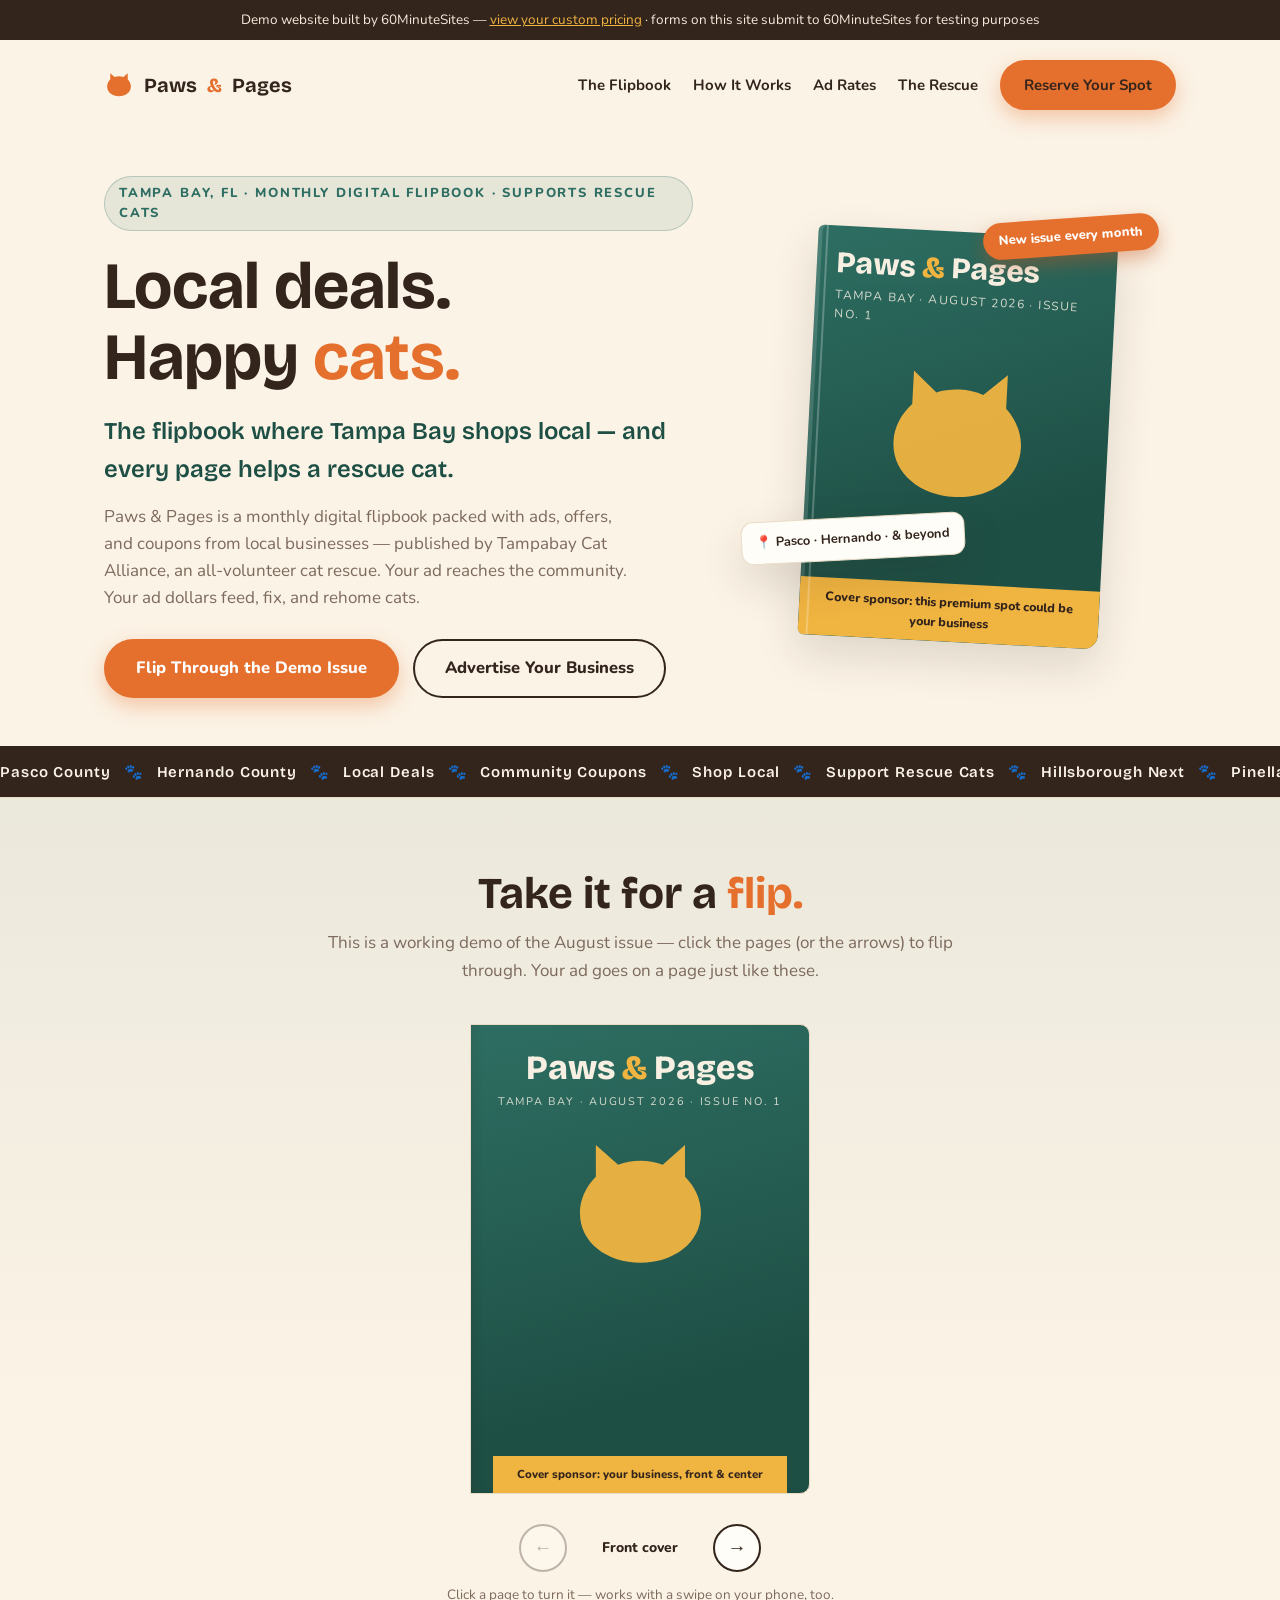
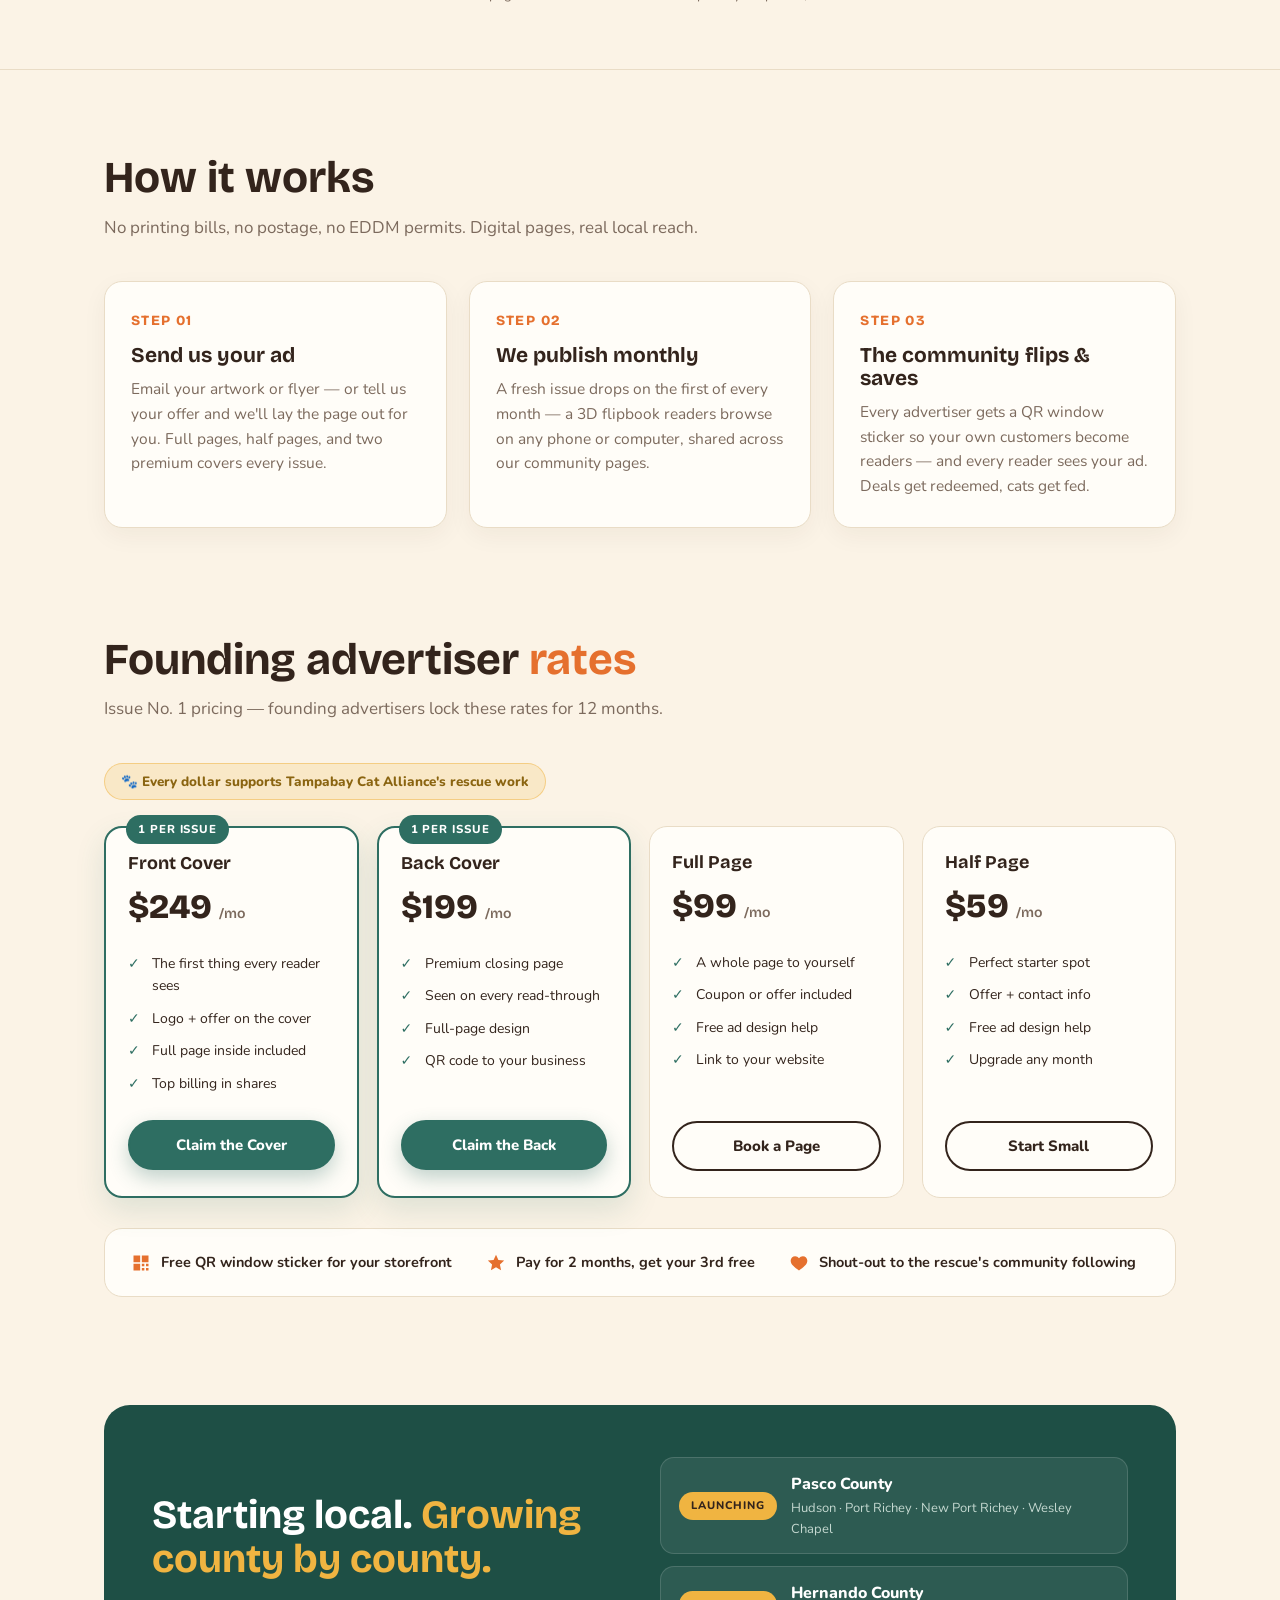
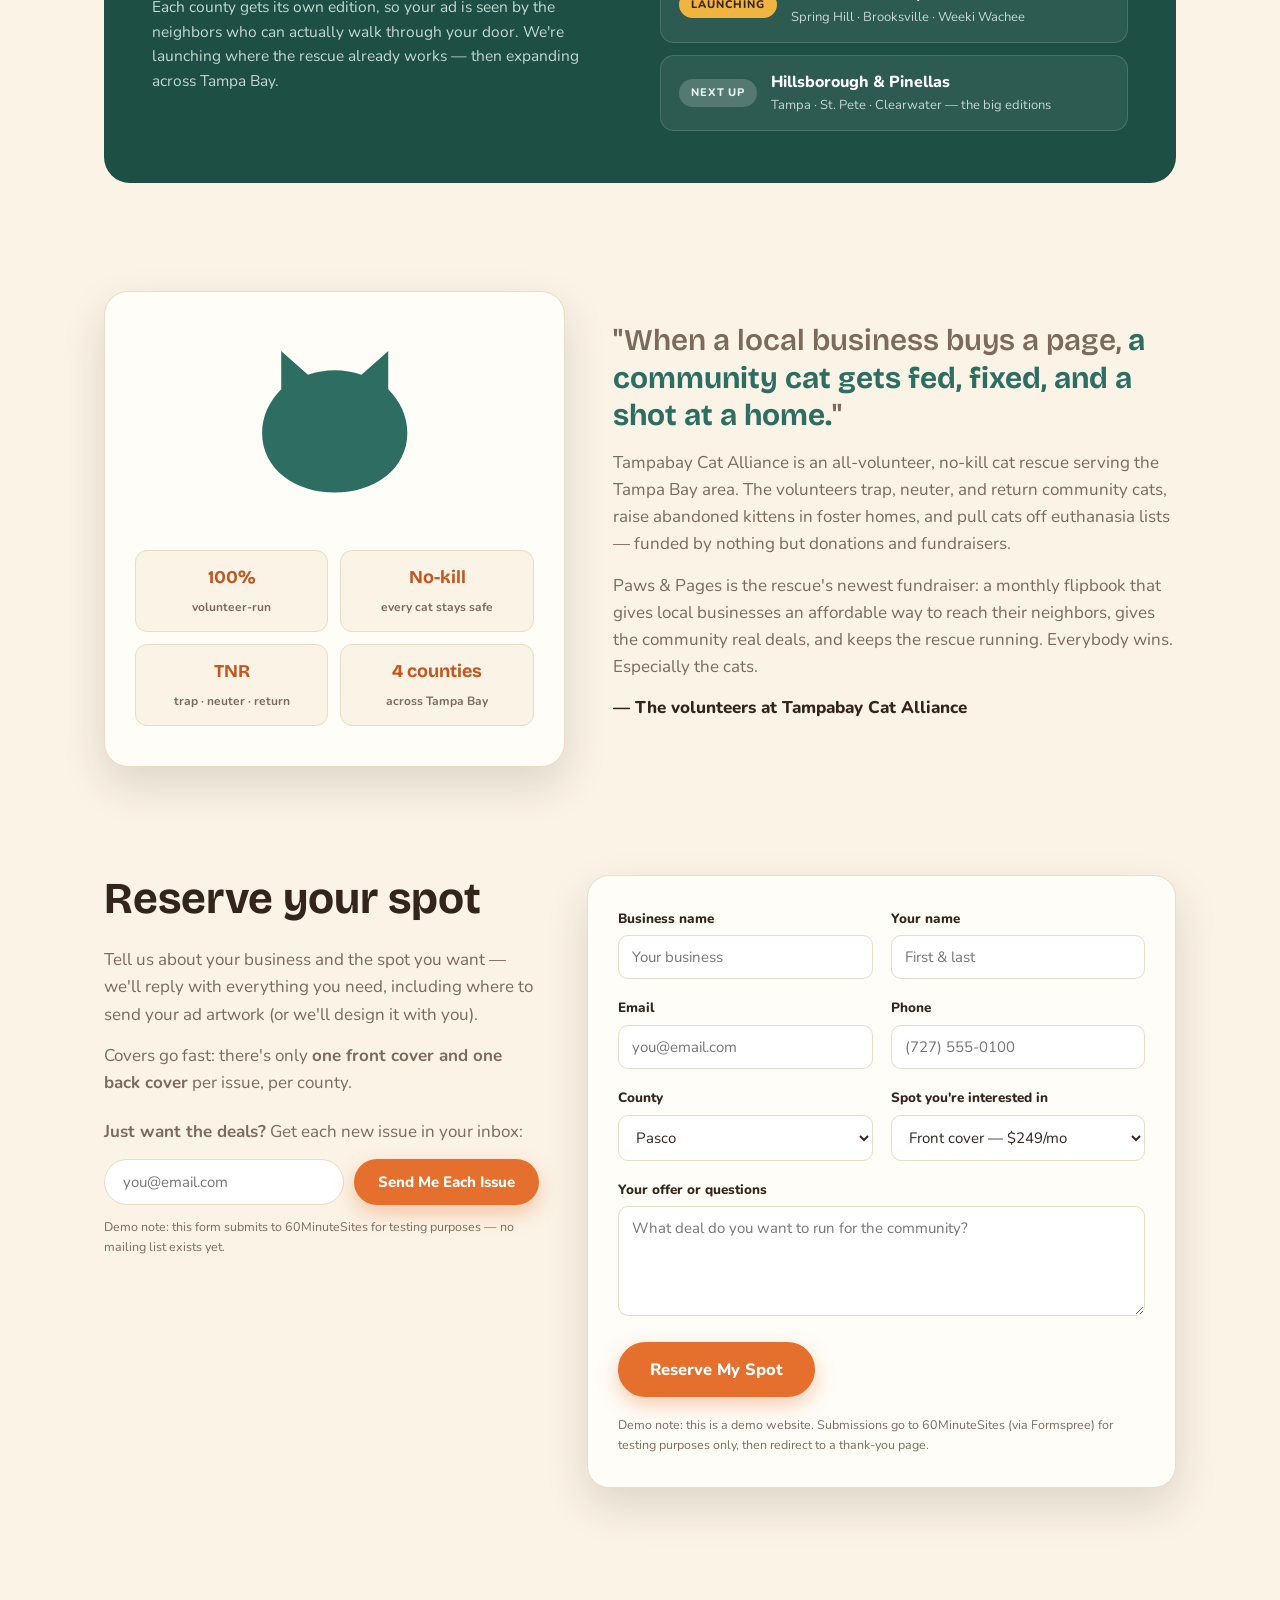
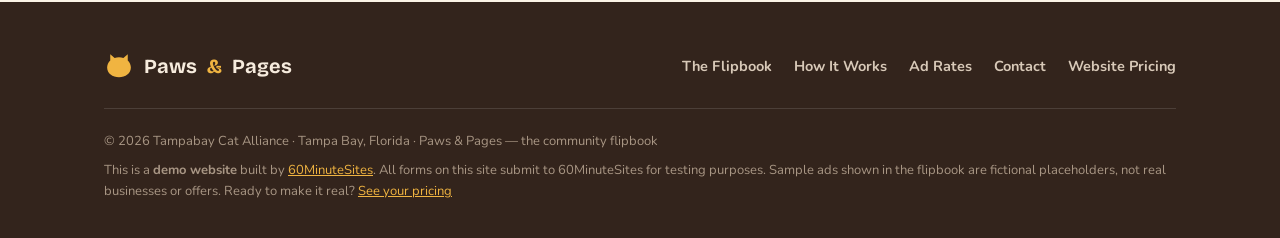
==== index.html @ 7be817d6 "Paws & Pages demo site — interactive 3D flipbook for TB Cat Alliance Co-Authored-By: Claude Fable 5 " ====
<!DOCTYPE html>
<html lang="en">
<head>
  <meta charset="UTF-8">
  <meta name="viewport" content="width=device-width, initial-scale=1.0">
  <title>Paws &amp; Pages — Tampa Bay's Community Flipbook by Tampabay Cat Alliance</title>
  <meta name="description" content="Paws & Pages — a monthly digital flipbook of local business ads and community deals across Tampa Bay. Every page supports Tampabay Cat Alliance's rescue cats.">
  <meta name="robots" content="noindex">
  <link rel="icon" href="data:image/svg+xml,%3Csvg xmlns='http://www.w3.org/2000/svg' viewBox='0 0 24 24'%3E%3Cpath fill='%23E5702E' d='M5 2.5 8.5 5.6C9.6 5.2 10.8 5 12 5s2.4.2 3.5.6L19 2.5v5c1.6 1.6 2.5 3.6 2.5 5.7C21.5 17.9 17.2 21 12 21S2.5 17.9 2.5 13.2c0-2.1.9-4.1 2.5-5.7z'/%3E%3C/svg%3E">
  <link rel="preconnect" href="https://fonts.googleapis.com">
  <link rel="preconnect" href="https://fonts.gstatic.com" crossorigin>
  <link href="https://fonts.googleapis.com/css2?family=Bricolage+Grotesque:wght@500;600;700;800&family=Nunito:ital,wght@0,400;0,600;0,700;0,800;1,400&display=swap" rel="stylesheet">
  <link rel="stylesheet" href="assets/style.css">
</head>
<body>

  <div class="demo-bar">
    Demo website built by 60MinuteSites — <a href="pricing.html">view your custom pricing</a> · forms on this site submit to 60MinuteSites for testing purposes
  </div>

  <div class="wrap">
    <nav>
      <a class="nav-logo" href="index.html">
        <svg class="cat" viewBox="0 0 24 24" aria-hidden="true"><path d="M5 2.5 8.5 5.6C9.6 5.2 10.8 5 12 5s2.4.2 3.5.6L19 2.5v5c1.6 1.6 2.5 3.6 2.5 5.7C21.5 17.9 17.2 21 12 21S2.5 17.9 2.5 13.2c0-2.1.9-4.1 2.5-5.7z"/></svg>
        Paws <em>&amp;</em> Pages
      </a>
      <div class="nav-links">
        <a href="#flipbook">The Flipbook</a>
        <a href="#how">How It Works</a>
        <a href="#rates">Ad Rates</a>
        <a href="#about">The Rescue</a>
        <a href="#contact" class="btn btn-solid">Reserve Your Spot</a>
      </div>
    </nav>
  </div>

  <header class="wrap hero">
    <div>
      <div class="eyebrow">Tampa Bay, FL · Monthly Digital Flipbook · Supports Rescue Cats</div>
      <h1>Local deals.<br>Happy <em>cats.</em></h1>
      <p class="tagline">The flipbook where Tampa Bay shops local — and every page helps a rescue cat.</p>
      <p class="sub">Paws &amp; Pages is a monthly digital flipbook packed with ads, offers, and coupons from local businesses — published by Tampabay Cat Alliance, an all-volunteer cat rescue. Your ad reaches the community. Your ad dollars feed, fix, and rehome cats.</p>
      <div class="hero-ctas">
        <a href="#flipbook" class="btn btn-solid btn-lg">Flip Through the Demo Issue</a>
        <a href="#rates" class="btn btn-ghost btn-lg">Advertise Your Business</a>
      </div>
    </div>
    <div class="cover-mock-zone">
      <div class="cover-mock">
        <div class="masthead">Paws <span>&amp;</span> Pages</div>
        <div class="issue">Tampa Bay · August 2026 · Issue No. 1</div>
        <svg class="cat-big" viewBox="0 0 24 24" aria-hidden="true"><path d="M5 2.5 8.5 5.6C9.6 5.2 10.8 5 12 5s2.4.2 3.5.6L19 2.5v5c1.6 1.6 2.5 3.6 2.5 5.7C21.5 17.9 17.2 21 12 21S2.5 17.9 2.5 13.2c0-2.1.9-4.1 2.5-5.7z"/></svg>
        <div class="cover-strip">Cover sponsor: this premium spot could be your business</div>
      </div>
      <div class="cover-badge">New issue every month</div>
      <div class="cover-badge-2">📍 Pasco · Hernando · &amp; beyond</div>
    </div>
  </header>

  <div class="marquee" aria-hidden="true">
    <div class="marquee-inner">
      <span>Pasco County <b>🐾</b> Hernando County <b>🐾</b> Local Deals <b>🐾</b> Community Coupons <b>🐾</b> Shop Local <b>🐾</b> Support Rescue Cats <b>🐾</b> Hillsborough Next <b>🐾</b> Pinellas Next <b>🐾</b></span>
      <span>Pasco County <b>🐾</b> Hernando County <b>🐾</b> Local Deals <b>🐾</b> Community Coupons <b>🐾</b> Shop Local <b>🐾</b> Support Rescue Cats <b>🐾</b> Hillsborough Next <b>🐾</b> Pinellas Next <b>🐾</b></span>
    </div>
  </div>

  <section id="flipbook" class="flipbook-zone">
    <div class="wrap">
      <div class="section-head center">
        <h2>Take it for a <em>flip.</em></h2>
        <p>This is a working demo of the August issue — click the pages (or the arrows) to flip through. Your ad goes on a page just like these.</p>
      </div>

      <div class="fb-wrap">
        <div class="fb-fit">
          <div class="fb-stage" id="fbStage">
            <div class="book at-start" id="book">

              <!-- Leaf 1: cover / where the money goes -->
              <div class="leaf">
                <div class="face front pg-cover">
                  <div class="masthead">Paws <span>&amp;</span> Pages</div>
                  <div class="issue">Tampa Bay · August 2026 · Issue No. 1</div>
                  <svg class="cat-big" viewBox="0 0 24 24" aria-hidden="true"><path d="M5 2.5 8.5 5.6C9.6 5.2 10.8 5 12 5s2.4.2 3.5.6L19 2.5v5c1.6 1.6 2.5 3.6 2.5 5.7C21.5 17.9 17.2 21 12 21S2.5 17.9 2.5 13.2c0-2.1.9-4.1 2.5-5.7z"/></svg>
                  <div class="cover-strip">Cover sponsor: your business, front &amp; center</div>
                </div>
                <div class="face back pg">
                  <div class="pg-kicker">From the Rescue</div>
                  <h4>Where your ad dollars go</h4>
                  <p>Paws &amp; Pages is published by Tampabay Cat Alliance — all-volunteer, no-kill. Every ad in this issue helps fund:</p>
                  <ul>
                    <li><strong>TNR</strong> — trap, neuter &amp; return for community cats</li>
                    <li><strong>Foster care</strong> — kittens raised until adoption-ready</li>
                    <li><strong>Adoptions</strong> — matching cats with forever homes</li>
                    <li><strong>Food &amp; vet care</strong> — for cats no one else feeds</li>
                  </ul>
                  <span class="page-num">PAGE 2</span>
                </div>
              </div>

              <!-- Leaf 2: sample full-page ads -->
              <div class="leaf">
                <div class="face front pg-ad">
                  <div class="sample-tag">Sample Ad</div>
                  <div class="ad-logo" style="color: var(--teal-deep);">Whiskers &amp; Wags Grooming</div>
                  <div class="ad-tag">Full-service pet grooming · Port Richey</div>
                  <div class="ad-art" style="background: linear-gradient(150deg, #2E6E62, #1E4F45);">
                    <div class="big">20% OFF</div>
                    <div class="small">your first full groom</div>
                  </div>
                  <div class="coupon">✂ Mention Paws &amp; Pages to redeem</div>
                  <div class="ad-contact">(727) 555-0134 · whiskersandwags.example</div>
                  <span class="page-num">PAGE 3</span>
                </div>
                <div class="face back pg-ad">
                  <div class="sample-tag">Sample Ad</div>
                  <div class="ad-logo" style="color: #A33B1A;">Little Road Pizza Co.</div>
                  <div class="ad-tag">Hand-tossed &amp; family-owned · Hudson</div>
                  <div class="ad-art" style="background: linear-gradient(150deg, #E5702E, #C4551D);">
                    <div class="big">BOGO</div>
                    <div class="small">large pies, every Tuesday</div>
                  </div>
                  <div class="coupon">🍕 Show this page at the counter</div>
                  <div class="ad-contact">(727) 555-0192 · littleroadpizza.example</div>
                  <span class="page-num">PAGE 4</span>
                </div>
              </div>

              <!-- Leaf 3: sample ad / adoptable cats -->
              <div class="leaf">
                <div class="face front pg-ad">
                  <div class="sample-tag">Sample Ad</div>
                  <div class="ad-logo" style="color: #2B5D8C;">Gulf Breeze A/C &amp; Heat</div>
                  <div class="ad-tag">Licensed &amp; insured · Serving Pasco + Hernando</div>
                  <div class="ad-art" style="background: linear-gradient(150deg, #3B7BB8, #2B5D8C);">
                    <div class="big">$49</div>
                    <div class="small">summer tune-up special</div>
                  </div>
                  <div class="coupon">❄ Flipbook readers only — code MEOW</div>
                  <div class="ad-contact">(352) 555-0117 · gulfbreezeac.example</div>
                  <span class="page-num">PAGE 5</span>
                </div>
                <div class="face back pg">
                  <div class="pg-kicker">Adopt, Don't Shop</div>
                  <h4>Cats of the month</h4>
                  <p>Real issues feature real adoptable cats from the rescue — readers meet them, advertisers sponsor them.</p>
                  <div class="adopt-cards">
                    <div class="adopt-card orange">
                      <svg viewBox="0 0 24 24" aria-hidden="true"><path d="M5 2.5 8.5 5.6C9.6 5.2 10.8 5 12 5s2.4.2 3.5.6L19 2.5v5c1.6 1.6 2.5 3.6 2.5 5.7C21.5 17.9 17.2 21 12 21S2.5 17.9 2.5 13.2c0-2.1.9-4.1 2.5-5.7z"/></svg>
                      <div class="name">Mango</div>
                      <div class="desc">Orange tabby, professional lap-warmer</div>
                    </div>
                    <div class="adopt-card">
                      <svg viewBox="0 0 24 24" aria-hidden="true"><path d="M5 2.5 8.5 5.6C9.6 5.2 10.8 5 12 5s2.4.2 3.5.6L19 2.5v5c1.6 1.6 2.5 3.6 2.5 5.7C21.5 17.9 17.2 21 12 21S2.5 17.9 2.5 13.2c0-2.1.9-4.1 2.5-5.7z"/></svg>
                      <div class="name">Pearl</div>
                      <div class="desc">Gentle senior girl, loves sunny windows</div>
                    </div>
                  </div>
                  <span class="page-num">PAGE 6</span>
                </div>
              </div>

              <!-- Leaf 4: half-page demo / back cover -->
              <div class="leaf">
                <div class="face front pg" style="padding: 18px 16px;">
                  <div class="pg-kicker" style="margin-bottom: 6px;">Half-Page Spots</div>
                  <div class="half-stack">
                    <div class="half-ad" style="background: linear-gradient(150deg, #C25B8A, #9C3E6B); position: relative;">
                      <div class="sample-tag">Sample Ad</div>
                      <div class="h-name">Sunshine Nails &amp; Spa</div>
                      <div class="h-offer">$5 off any mani-pedi · Spring Hill</div>
                    </div>
                    <div class="half-ad" style="background: linear-gradient(150deg, #5B6473, #3E4552);">
                      <div class="h-name">Nine Lives Handyman</div>
                      <div class="h-offer">Free estimates · no job too small</div>
                    </div>
                  </div>
                  <span class="page-num">PAGE 7</span>
                </div>
                <div class="face back pg-backcover">
                  <h4>This spot is<br>waiting for you.</h4>
                  <p>The back cover — premium placement, seen on every close. One business per issue.</p>
                  <div class="qr-mock" aria-hidden="true"></div>
                  <div class="qr-cap">Scan · Shop · Save Cats</div>
                </div>
              </div>

            </div>
            <button class="fb-hot left" id="hotPrev" aria-label="Previous page"></button>
            <button class="fb-hot right" id="hotNext" aria-label="Next page"></button>
          </div>
        </div>

        <div class="fb-controls">
          <button class="fb-btn" id="btnPrev" aria-label="Previous page">←</button>
          <div class="fb-counter" id="fbCounter">Front cover</div>
          <button class="fb-btn" id="btnNext" aria-label="Next page">→</button>
        </div>
        <p class="fb-hint">Click a page to turn it — works with a swipe on your phone, too.</p>
      </div>
    </div>
  </section>

  <section id="how" class="wrap">
    <div class="section-head">
      <h2>How it works</h2>
      <p>No printing bills, no postage, no EDDM permits. Digital pages, real local reach.</p>
    </div>
    <div class="cards">
      <div class="card">
        <div class="num">STEP 01</div>
        <h3>Send us your ad</h3>
        <p>Email your artwork or flyer — or tell us your offer and we'll lay the page out for you. Full pages, half pages, and two premium covers every issue.</p>
      </div>
      <div class="card">
        <div class="num">STEP 02</div>
        <h3>We publish monthly</h3>
        <p>A fresh issue drops on the first of every month — a 3D flipbook readers browse on any phone or computer, shared across our community pages.</p>
      </div>
      <div class="card">
        <div class="num">STEP 03</div>
        <h3>The community flips &amp; saves</h3>
        <p>Every advertiser gets a QR window sticker so your own customers become readers — and every reader sees your ad. Deals get redeemed, cats get fed.</p>
      </div>
    </div>
  </section>

  <section id="rates" class="wrap">
    <div class="section-head">
      <h2>Founding advertiser <em>rates</em></h2>
      <p>Issue No. 1 pricing — founding advertisers lock these rates for 12 months.</p>
    </div>
    <div class="rates-note">🐾 Every dollar supports Tampabay Cat Alliance's rescue work</div>
    <div class="rates">
      <div class="rate premium">
        <div class="flag">1 per issue</div>
        <h3>Front Cover</h3>
        <div class="price">$249 <small>/mo</small></div>
        <ul>
          <li>The first thing every reader sees</li>
          <li>Logo + offer on the cover</li>
          <li>Full page inside included</li>
          <li>Top billing in shares</li>
        </ul>
        <a class="btn btn-teal" href="#contact">Claim the Cover</a>
      </div>
      <div class="rate premium">
        <div class="flag">1 per issue</div>
        <h3>Back Cover</h3>
        <div class="price">$199 <small>/mo</small></div>
        <ul>
          <li>Premium closing page</li>
          <li>Seen on every read-through</li>
          <li>Full-page design</li>
          <li>QR code to your business</li>
        </ul>
        <a class="btn btn-teal" href="#contact">Claim the Back</a>
      </div>
      <div class="rate">
        <h3>Full Page</h3>
        <div class="price">$99 <small>/mo</small></div>
        <ul>
          <li>A whole page to yourself</li>
          <li>Coupon or offer included</li>
          <li>Free ad design help</li>
          <li>Link to your website</li>
        </ul>
        <a class="btn btn-ghost" href="#contact">Book a Page</a>
      </div>
      <div class="rate">
        <h3>Half Page</h3>
        <div class="price">$59 <small>/mo</small></div>
        <ul>
          <li>Perfect starter spot</li>
          <li>Offer + contact info</li>
          <li>Free ad design help</li>
          <li>Upgrade any month</li>
        </ul>
        <a class="btn btn-ghost" href="#contact">Start Small</a>
      </div>
    </div>
    <div class="rate-perks">
      <span class="perk">
        <svg viewBox="0 0 24 24" aria-hidden="true"><path d="M3 3h8v8H3zm10 0h8v8h-8zM3 13h8v8H3zm10 0h3v3h-3zm5 0h3v3h-3zm-5 5h3v3h-3zm5 0h3v3h-3z"/></svg>
        Free QR window sticker for your storefront
      </span>
      <span class="perk">
        <svg viewBox="0 0 24 24" aria-hidden="true"><path d="M12 2l2.9 6.3 6.9.8-5.1 4.7 1.4 6.8L12 17.2 5.9 20.6l1.4-6.8L2.2 9.1l6.9-.8z"/></svg>
        Pay for 2 months, get your 3rd free
      </span>
      <span class="perk">
        <svg viewBox="0 0 24 24" aria-hidden="true"><path d="M12 21C6.9 17.5 2 13.8 2 9.4 2 6.4 4.4 4 7.4 4c1.8 0 3.5.9 4.6 2.3C13.1 4.9 14.8 4 16.6 4 19.6 4 22 6.4 22 9.4c0 4.4-4.9 8.1-10 11.6z"/></svg>
        Shout-out to the rescue's community following
      </span>
    </div>
  </section>

  <section class="wrap" id="coverage">
    <div class="coverage">
      <div>
        <h2>Starting local. <em>Growing county by county.</em></h2>
        <p>Each county gets its own edition, so your ad is seen by the neighbors who can actually walk through your door. We're launching where the rescue already works — then expanding across Tampa Bay.</p>
      </div>
      <div class="county-list">
        <div class="county">
          <span class="badge">Launching</span>
          <div>
            <div class="cname">Pasco County</div>
            <div class="cdesc">Hudson · Port Richey · New Port Richey · Wesley Chapel</div>
          </div>
        </div>
        <div class="county">
          <span class="badge">Launching</span>
          <div>
            <div class="cname">Hernando County</div>
            <div class="cdesc">Spring Hill · Brooksville · Weeki Wachee</div>
          </div>
        </div>
        <div class="county soon">
          <span class="badge">Next Up</span>
          <div>
            <div class="cname">Hillsborough &amp; Pinellas</div>
            <div class="cdesc">Tampa · St. Pete · Clearwater — the big editions</div>
          </div>
        </div>
      </div>
    </div>
  </section>

  <section id="about" class="wrap">
    <div class="about-grid">
      <div class="about-art">
        <svg class="cat-big" viewBox="0 0 24 24" aria-hidden="true"><path d="M5 2.5 8.5 5.6C9.6 5.2 10.8 5 12 5s2.4.2 3.5.6L19 2.5v5c1.6 1.6 2.5 3.6 2.5 5.7C21.5 17.9 17.2 21 12 21S2.5 17.9 2.5 13.2c0-2.1.9-4.1 2.5-5.7z"/></svg>
        <div class="about-stats">
          <div class="stat"><b>100%</b><span>volunteer-run</span></div>
          <div class="stat"><b>No-kill</b><span>every cat stays safe</span></div>
          <div class="stat"><b>TNR</b><span>trap · neuter · return</span></div>
          <div class="stat"><b>4 counties</b><span>across Tampa Bay</span></div>
        </div>
      </div>
      <div class="about-copy">
        <p class="big-quote">"When a local business buys a page, <strong>a community cat gets fed, fixed, and a shot at a home.</strong>"</p>
        <p>Tampabay Cat Alliance is an all-volunteer, no-kill cat rescue serving the Tampa Bay area. The volunteers trap, neuter, and return community cats, raise abandoned kittens in foster homes, and pull cats off euthanasia lists — funded by nothing but donations and fundraisers.</p>
        <p>Paws &amp; Pages is the rescue's newest fundraiser: a monthly flipbook that gives local businesses an affordable way to reach their neighbors, gives the community real deals, and keeps the rescue running. Everybody wins. Especially the cats.</p>
        <p class="sig">— The volunteers at Tampabay Cat Alliance</p>
      </div>
    </div>
  </section>

  <section id="contact" class="wrap">
    <div class="contact-grid">
      <div class="contact-side">
        <div class="section-head" style="margin-bottom:24px;">
          <h2>Reserve your spot</h2>
        </div>
        <p>Tell us about your business and the spot you want — we'll reply with everything you need, including where to send your ad artwork (or we'll design it with you).</p>
        <p>Covers go fast: there's only <strong>one front cover and one back cover</strong> per issue, per county.</p>
        <p style="margin-top:22px;"><strong>Just want the deals?</strong> Get each new issue in your inbox:</p>
        <form class="notify-form" action="https://formspree.io/f/xojeqvng" method="POST">
          <input type="hidden" name="_subject" value="TB Cat Alliance DEMO — Reader signup">
          <input type="hidden" name="_next" class="next-url" value="thank-you.html">
          <input type="hidden" name="site" value="tb-cat-alliance (demo)">
          <input type="email" name="email" placeholder="you@email.com" required>
          <button type="submit" class="btn btn-solid">Send Me Each Issue</button>
        </form>
        <p class="form-disclaimer" style="margin-top:12px;">Demo note: this form submits to 60MinuteSites for testing purposes — no mailing list exists yet.</p>
      </div>
      <form class="contact-form" action="https://formspree.io/f/xojeqvng" method="POST">
        <input type="hidden" name="_subject" value="TB Cat Alliance DEMO — Ad spot inquiry">
        <input type="hidden" name="_next" class="next-url" value="thank-you.html">
        <input type="hidden" name="site" value="tb-cat-alliance (demo)">
        <div>
          <label for="business">Business name</label>
          <input type="text" id="business" name="business" placeholder="Your business" required>
        </div>
        <div>
          <label for="name">Your name</label>
          <input type="text" id="name" name="name" placeholder="First &amp; last" required>
        </div>
        <div>
          <label for="email">Email</label>
          <input type="email" id="email" name="email" placeholder="you@email.com" required>
        </div>
        <div>
          <label for="phone">Phone</label>
          <input type="tel" id="phone" name="phone" placeholder="(727) 555-0100">
        </div>
        <div>
          <label for="county">County</label>
          <select id="county" name="county">
            <option>Pasco</option>
            <option>Hernando</option>
            <option>Hillsborough</option>
            <option>Pinellas</option>
            <option>Other Florida</option>
          </select>
        </div>
        <div>
          <label for="spot">Spot you're interested in</label>
          <select id="spot" name="spot">
            <option>Front cover — $249/mo</option>
            <option>Back cover — $199/mo</option>
            <option>Full page — $99/mo</option>
            <option>Half page — $59/mo</option>
            <option>Not sure yet</option>
          </select>
        </div>
        <div class="full">
          <label for="message">Your offer or questions</label>
          <textarea id="message" name="message" placeholder="What deal do you want to run for the community?"></textarea>
        </div>
        <div class="full">
          <button type="submit" class="btn btn-solid btn-lg">Reserve My Spot</button>
        </div>
        <p class="form-disclaimer full">Demo note: this is a demo website. Submissions go to 60MinuteSites (via Formspree) for testing purposes only, then redirect to a thank-you page.</p>
      </form>
    </div>
  </section>

  <footer>
    <div class="wrap">
      <div class="footer-grid">
        <a class="nav-logo" href="index.html">
          <svg class="cat" viewBox="0 0 24 24" aria-hidden="true"><path d="M5 2.5 8.5 5.6C9.6 5.2 10.8 5 12 5s2.4.2 3.5.6L19 2.5v5c1.6 1.6 2.5 3.6 2.5 5.7C21.5 17.9 17.2 21 12 21S2.5 17.9 2.5 13.2c0-2.1.9-4.1 2.5-5.7z"/></svg>
          Paws <em>&amp;</em> Pages
        </a>
        <div class="footer-links">
          <a href="#flipbook">The Flipbook</a>
          <a href="#how">How It Works</a>
          <a href="#rates">Ad Rates</a>
          <a href="#contact">Contact</a>
          <a href="pricing.html">Website Pricing</a>
        </div>
      </div>
      <div class="footer-legal">
        <p>© 2026 Tampabay Cat Alliance · Tampa Bay, Florida · Paws &amp; Pages — the community flipbook</p>
        <p style="margin-top:8px;">This is a <strong>demo website</strong> built by <a href="https://60minutesites.com" target="_blank" rel="noopener">60MinuteSites</a>. All forms on this site submit to 60MinuteSites for testing purposes. Sample ads shown in the flipbook are fictional placeholders, not real businesses or offers. Ready to make it real? <a href="pricing.html">See your pricing</a></p>
      </div>
    </div>
  </footer>

  <script>
    // make form redirects absolute so _next works on any host
    document.querySelectorAll('.next-url').forEach(function (i) {
      i.value = new URL(i.getAttribute('value'), window.location.href).href;
    });

    // ---------- flipbook ----------
    (function () {
      var stage = document.getElementById('fbStage');
      var book = document.getElementById('book');
      var leaves = Array.prototype.slice.call(book.querySelectorAll('.leaf'));
      var N = leaves.length;
      var cur = 0; // number of leaves flipped
      var settleTimer = null;

      var btnPrev = document.getElementById('btnPrev');
      var btnNext = document.getElementById('btnNext');
      var hotPrev = document.getElementById('hotPrev');
      var hotNext = document.getElementById('hotNext');
      var counter = document.getElementById('fbCounter');

      function settleZ() {
        leaves.forEach(function (leaf, i) {
          leaf.style.zIndex = (i < cur) ? (i + 1) : (N - i);
        });
      }

      function label() {
        if (cur === 0) return 'Front cover';
        if (cur === N) return 'Back cover';
        return 'Pages ' + (2 * cur) + '–' + (2 * cur + 1) + ' of 8';
      }

      function update(animLeaf) {
        leaves.forEach(function (leaf, i) {
          leaf.classList.toggle('flipped', i < cur);
        });
        if (animLeaf) {
          animLeaf.style.zIndex = 100; // ride above the stack while turning
          clearTimeout(settleTimer);
          settleTimer = setTimeout(settleZ, 960);
        } else {
          settleZ();
        }
        book.classList.toggle('at-start', cur === 0);
        book.classList.toggle('at-end', cur === N);
        counter.textContent = label();
        btnPrev.disabled = cur === 0;
        btnNext.disabled = cur === N;
      }

      function next() { if (cur < N) { cur++; update(leaves[cur - 1]); } }
      function prev() { if (cur > 0) { cur--; update(leaves[cur]); } }

      btnNext.addEventListener('click', next);
      btnPrev.addEventListener('click', prev);
      hotNext.addEventListener('click', next);
      hotPrev.addEventListener('click', prev);
      document.addEventListener('keydown', function (e) {
        if (e.key === 'ArrowRight') next();
        if (e.key === 'ArrowLeft') prev();
      });

      // touch swipe
      var touchX = null;
      stage.addEventListener('touchstart', function (e) {
        touchX = e.touches[0].clientX;
      }, { passive: true });
      stage.addEventListener('touchend', function (e) {
        if (touchX === null) return;
        var dx = e.changedTouches[0].clientX - touchX;
        if (dx < -40) next();
        if (dx > 40) prev();
        touchX = null;
      }, { passive: true });

      // scale the fixed-size stage to fit small screens
      var BW = 680, BH = 470;
      var fit = function () {
        var wrapEl = stage.parentElement; // .fb-fit
        var avail = wrapEl.clientWidth;
        var k = Math.min(1, avail / BW);
        stage.style.transform = 'scale(' + k + ')';
        wrapEl.style.height = (BH * k) + 'px';
      };
      window.addEventListener('resize', fit);
      fit();

      update();
    })();
  </script>
</body>
</html>
---- assets/style.css ----
/* ============================================================
   Paws & Pages — Tampabay Cat Alliance community flipbook
   Demo site by 60MinuteSites
   ============================================================ */

:root {
  --cream: #FBF3E6;
  --paper: #FFFDF8;
  --ink: #33241C;
  --muted: #7C6A5D;
  --orange: #E5702E;
  --orange-deep: #C4551D;
  --teal: #2E6E62;
  --teal-deep: #1E4F45;
  --gold: #F0B441;
  --line: #E9DCC6;
  --shadow: 0 18px 44px rgba(51, 36, 28, .14);
}

* { margin: 0; padding: 0; box-sizing: border-box; }

html { scroll-behavior: smooth; }

body {
  font-family: 'Nunito', system-ui, sans-serif;
  background: var(--cream);
  color: var(--ink);
  line-height: 1.6;
  font-size: 17px;
  overflow-x: hidden;
}

h1, h2, h3, .display {
  font-family: 'Bricolage Grotesque', 'Nunito', sans-serif;
  line-height: 1.08;
  font-weight: 700;
}

h1 em, h2 em { font-style: normal; color: var(--orange); }

a { color: var(--teal); }

img { max-width: 100%; }

.wrap { max-width: 1120px; margin: 0 auto; padding: 0 24px; }

section.wrap { padding-top: 84px; padding-bottom: 24px; }

/* ---------- demo bar ---------- */
.demo-bar {
  background: var(--ink);
  color: #F6EBDD;
  text-align: center;
  font-size: 13.5px;
  padding: 9px 16px;
}
.demo-bar a { color: var(--gold); }

/* ---------- nav ---------- */
nav {
  display: flex;
  align-items: center;
  justify-content: space-between;
  gap: 18px;
  padding: 20px 0 10px;
  flex-wrap: wrap;
}
.nav-logo {
  display: inline-flex;
  align-items: center;
  gap: 10px;
  font-family: 'Bricolage Grotesque', sans-serif;
  font-weight: 700;
  font-size: 20px;
  color: var(--ink);
  text-decoration: none;
}
.nav-logo em { font-style: normal; color: var(--orange); }
.nav-logo svg.cat { width: 30px; height: 30px; fill: var(--orange); flex: none; }
.nav-links {
  display: flex;
  align-items: center;
  gap: 22px;
  flex-wrap: wrap;
}
.nav-links a {
  color: var(--ink);
  text-decoration: none;
  font-weight: 700;
  font-size: 15px;
}
.nav-links a:hover { color: var(--orange-deep); }

/* ---------- buttons ---------- */
.btn {
  display: inline-block;
  border-radius: 999px;
  padding: 11px 22px;
  font-weight: 800;
  font-size: 15px;
  text-decoration: none;
  border: 2px solid var(--ink);
  color: var(--ink);
  background: transparent;
  cursor: pointer;
  font-family: 'Nunito', sans-serif;
  transition: transform .15s ease, box-shadow .15s ease;
}
.btn:hover { transform: translateY(-2px); }
.btn-solid {
  background: var(--orange);
  border-color: var(--orange);
  color: #fff;
  box-shadow: 0 8px 20px rgba(229, 112, 46, .35);
}
.btn-solid:hover { background: var(--orange-deep); border-color: var(--orange-deep); }
.btn-teal {
  background: var(--teal);
  border-color: var(--teal);
  color: #fff;
  box-shadow: 0 8px 20px rgba(46, 110, 98, .3);
}
.btn-teal:hover { background: var(--teal-deep); border-color: var(--teal-deep); }
.btn-ghost { background: transparent; }
.btn-lg { padding: 14px 30px; font-size: 16.5px; }

/* ---------- hero ---------- */
.hero {
  display: grid;
  grid-template-columns: 1.15fr .85fr;
  gap: 48px;
  align-items: center;
  padding-top: 56px;
  padding-bottom: 48px;
}
.eyebrow {
  display: inline-block;
  font-size: 13px;
  font-weight: 800;
  letter-spacing: .14em;
  text-transform: uppercase;
  color: var(--teal);
  background: rgba(46, 110, 98, .1);
  border: 1px solid rgba(46, 110, 98, .25);
  padding: 6px 14px;
  border-radius: 999px;
  margin-bottom: 20px;
}
.hero h1 { font-size: clamp(40px, 5.6vw, 66px); margin-bottom: 18px; }
.tagline {
  font-family: 'Bricolage Grotesque', sans-serif;
  font-size: clamp(19px, 2.2vw, 24px);
  font-weight: 600;
  color: var(--teal-deep);
  margin-bottom: 14px;
}
.sub { color: var(--muted); max-width: 54ch; margin-bottom: 28px; }
.hero-ctas { display: flex; gap: 14px; flex-wrap: wrap; }

/* hero cover mock */
.cover-mock-zone { position: relative; display: flex; justify-content: center; }
.cover-mock {
  width: min(300px, 78vw);
  aspect-ratio: 3 / 4.1;
  background: linear-gradient(160deg, var(--teal) 0%, var(--teal-deep) 70%);
  border-radius: 6px 14px 14px 6px;
  box-shadow: var(--shadow), inset 4px 0 0 rgba(255,255,255,.14);
  transform: rotate(3deg);
  padding: 22px 20px;
  color: #F6EFE2;
  position: relative;
  overflow: hidden;
}
.cover-mock::after {
  content: '';
  position: absolute;
  left: 8px; top: 0; bottom: 0;
  width: 2px;
  background: rgba(255,255,255,.25);
}
.cover-mock .masthead {
  font-family: 'Bricolage Grotesque', sans-serif;
  font-size: 30px;
  font-weight: 800;
  line-height: 1.05;
}
.cover-mock .masthead span { color: var(--gold); }
.cover-mock .issue {
  font-size: 12px;
  letter-spacing: .12em;
  text-transform: uppercase;
  opacity: .85;
  margin-top: 6px;
}
.cover-mock svg.cat-big {
  width: 62%;
  fill: rgba(240, 180, 65, .95);
  display: block;
  margin: 26px auto 0;
}
.cover-mock .cover-strip {
  position: absolute;
  left: 0; right: 0; bottom: 0;
  background: var(--gold);
  color: var(--ink);
  font-weight: 800;
  font-size: 12.5px;
  text-align: center;
  padding: 9px 12px;
}
.cover-badge {
  position: absolute;
  top: -14px; right: 4%;
  background: var(--orange);
  color: #fff;
  font-weight: 800;
  font-size: 13px;
  border-radius: 999px;
  padding: 8px 16px;
  transform: rotate(-4deg);
  box-shadow: 0 8px 18px rgba(196, 85, 29, .4);
}
.cover-badge-2 {
  position: absolute;
  bottom: 20%;
  left: 0;
  background: var(--paper);
  border: 1px solid var(--line);
  color: var(--ink);
  font-weight: 700;
  font-size: 13px;
  border-radius: 12px;
  padding: 10px 14px;
  box-shadow: var(--shadow);
  transform: rotate(-3deg);
}

/* ---------- marquee ---------- */
.marquee {
  overflow: hidden;
  background: var(--ink);
  color: var(--cream);
  padding: 12px 0;
  white-space: nowrap;
}
.marquee-inner { display: inline-flex; animation: scroll 26s linear infinite; }
.marquee-inner span {
  font-family: 'Bricolage Grotesque', sans-serif;
  font-weight: 600;
  font-size: 15px;
  letter-spacing: .06em;
  padding-right: 28px;
}
.marquee-inner b { color: var(--gold); font-weight: 600; padding: 0 8px; }
@keyframes scroll { to { transform: translateX(-50%); } }

/* ---------- section heads ---------- */
.section-head { max-width: 640px; margin-bottom: 40px; }
.section-head h2 { font-size: clamp(30px, 4vw, 44px); margin-bottom: 12px; }
.section-head p { color: var(--muted); }
.section-head.center { margin-left: auto; margin-right: auto; text-align: center; }

/* ============================================================
   FLIPBOOK
   ============================================================ */
.flipbook-zone {
  background: linear-gradient(180deg, rgba(46,110,98,.08), rgba(46,110,98,0) 70%);
  border-top: 1px solid var(--line);
  border-bottom: 1px solid var(--line);
  padding: 72px 0 64px;
}
.fb-wrap { position: relative; }
.fb-fit { display: flex; justify-content: center; overflow: visible; }
.fb-stage {
  width: 680px;
  height: 470px;
  perspective: 2400px;
  transform-origin: top center;
  position: relative;
  flex: none;
}
.book {
  position: absolute;
  inset: 0;
  transform-style: preserve-3d;
  transition: transform .95s cubic-bezier(.45, .1, .2, 1);
}
.book.at-start { transform: translateX(-25%); }
.book.at-end   { transform: translateX(25%); }

.leaf {
  position: absolute;
  left: 50%;
  top: 0;
  width: 50%;
  height: 100%;
  transform-style: preserve-3d;
  transform-origin: left center;
  transition: transform .95s cubic-bezier(.45, .1, .2, 1);
}
.leaf.flipped { transform: rotateY(-180deg); }

.face {
  position: absolute;
  inset: 0;
  backface-visibility: hidden;
  -webkit-backface-visibility: hidden;
  background: var(--paper);
  border: 1px solid var(--line);
  overflow: hidden;
  display: flex;
  flex-direction: column;
}
.face.front { border-radius: 0 10px 10px 0; box-shadow: inset 6px 0 14px -8px rgba(51,36,28,.28); }
.face.back  {
  transform: rotateY(180deg);
  border-radius: 10px 0 0 10px;
  box-shadow: inset -6px 0 14px -8px rgba(51,36,28,.28);
}

/* page chrome */
.page-num {
  position: absolute;
  bottom: 8px;
  font-size: 10.5px;
  color: var(--muted);
  letter-spacing: .08em;
}
.face.front .page-num { right: 12px; }
.face.back  .page-num { left: 12px; }

.sample-tag {
  position: absolute;
  top: 12px;
  right: -34px;
  transform: rotate(38deg);
  background: var(--ink);
  color: var(--gold);
  font-size: 9.5px;
  font-weight: 800;
  letter-spacing: .14em;
  padding: 4px 38px;
  z-index: 3;
}

/* cover page */
.pg-cover {
  background: linear-gradient(165deg, var(--teal) 0%, var(--teal-deep) 75%);
  color: #F6EFE2;
  padding: 26px 22px 0;
  text-align: center;
}
.pg-cover .masthead {
  font-family: 'Bricolage Grotesque', sans-serif;
  font-size: 34px;
  font-weight: 800;
  line-height: 1.02;
}
.pg-cover .masthead span { color: var(--gold); }
.pg-cover .issue {
  font-size: 11px;
  letter-spacing: .16em;
  text-transform: uppercase;
  opacity: .85;
  margin-top: 8px;
}
.pg-cover svg.cat-big { width: 52%; fill: rgba(240,180,65,.95); margin: 18px auto 0; }
.pg-cover .cover-strip {
  margin-top: auto;
  background: var(--gold);
  color: var(--ink);
  font-weight: 800;
  font-size: 11.5px;
  padding: 9px 10px;
}

/* generic inner page */
.pg { padding: 24px 22px; }
.pg .pg-kicker {
  font-size: 10.5px;
  font-weight: 800;
  letter-spacing: .16em;
  text-transform: uppercase;
  color: var(--teal);
  margin-bottom: 8px;
}
.pg h4 {
  font-family: 'Bricolage Grotesque', sans-serif;
  font-size: 21px;
  line-height: 1.12;
  margin-bottom: 10px;
}
.pg p { font-size: 12.5px; color: var(--muted); line-height: 1.5; }
.pg ul { list-style: none; margin-top: 10px; }
.pg ul li {
  font-size: 12.5px;
  padding: 5px 0 5px 24px;
  position: relative;
  color: var(--ink);
}
.pg ul li::before {
  content: '';
  position: absolute;
  left: 0; top: 7px;
  width: 14px; height: 14px;
  background: var(--orange);
  -webkit-mask: url("data:image/svg+xml,%3Csvg xmlns='http://www.w3.org/2000/svg' viewBox='0 0 24 24'%3E%3Ccircle cx='5' cy='9' r='2.4'/%3E%3Ccircle cx='12' cy='6.6' r='2.4'/%3E%3Ccircle cx='19' cy='9' r='2.4'/%3E%3Cellipse cx='12' cy='16.4' rx='6' ry='4.8'/%3E%3C/svg%3E") center/contain no-repeat;
          mask: url("data:image/svg+xml,%3Csvg xmlns='http://www.w3.org/2000/svg' viewBox='0 0 24 24'%3E%3Ccircle cx='5' cy='9' r='2.4'/%3E%3Ccircle cx='12' cy='6.6' r='2.4'/%3E%3Ccircle cx='19' cy='9' r='2.4'/%3E%3Cellipse cx='12' cy='16.4' rx='6' ry='4.8'/%3E%3C/svg%3E") center/contain no-repeat;
}

/* sample ad pages */
.pg-ad { padding: 22px 20px; text-align: center; justify-content: center; }
.pg-ad .ad-logo {
  font-family: 'Bricolage Grotesque', sans-serif;
  font-weight: 800;
  font-size: 22px;
  line-height: 1.1;
  margin-bottom: 4px;
}
.pg-ad .ad-tag { font-size: 11.5px; color: var(--muted); margin-bottom: 12px; }
.pg-ad .ad-art {
  border-radius: 10px;
  padding: 16px 10px;
  margin-bottom: 12px;
  color: #fff;
}
.pg-ad .ad-art .big {
  font-family: 'Bricolage Grotesque', sans-serif;
  font-size: 30px;
  font-weight: 800;
  line-height: 1;
}
.pg-ad .ad-art .small { font-size: 11.5px; font-weight: 700; opacity: .92; margin-top: 4px; }
.coupon {
  border: 2px dashed var(--orange);
  border-radius: 10px;
  padding: 9px 10px;
  font-size: 11px;
  font-weight: 800;
  color: var(--orange-deep);
  letter-spacing: .04em;
  text-transform: uppercase;
}
.pg-ad .ad-contact { font-size: 11px; color: var(--muted); margin-top: 10px; }

/* adopt page */
.adopt-cards { display: grid; grid-template-columns: 1fr 1fr; gap: 10px; margin-top: 14px; }
.adopt-card {
  background: var(--cream);
  border: 1px solid var(--line);
  border-radius: 10px;
  padding: 12px 8px;
  text-align: center;
}
.adopt-card svg { width: 44px; fill: var(--teal); display: block; margin: 0 auto 6px; }
.adopt-card.orange svg { fill: var(--orange); }
.adopt-card .name { font-weight: 800; font-size: 13px; }
.adopt-card .desc { font-size: 10.5px; color: var(--muted); line-height: 1.35; }

/* half-page demo */
.half-stack { display: flex; flex-direction: column; gap: 10px; height: 100%; }
.half-ad {
  flex: 1;
  border-radius: 10px;
  padding: 14px 12px;
  text-align: center;
  display: flex;
  flex-direction: column;
  justify-content: center;
  color: #fff;
}
.half-ad .h-name { font-family: 'Bricolage Grotesque', sans-serif; font-weight: 800; font-size: 17px; }
.half-ad .h-offer { font-size: 11.5px; font-weight: 700; opacity: .95; margin-top: 2px; }

/* back cover */
.pg-backcover {
  background: linear-gradient(165deg, var(--orange) 0%, var(--orange-deep) 80%);
  color: #fff;
  padding: 30px 22px;
  text-align: center;
  justify-content: center;
}
.pg-backcover h4 {
  font-family: 'Bricolage Grotesque', sans-serif;
  font-size: 25px;
  line-height: 1.1;
  margin-bottom: 10px;
}
.pg-backcover p { font-size: 12.5px; opacity: .93; }
.qr-mock {
  width: 74px; height: 74px;
  margin: 16px auto 8px;
  background:
    conic-gradient(from 0deg, #fff 25%, transparent 0 50%, #fff 0 75%, transparent 0) 0 0/24px 24px,
    #fff3;
  border: 4px solid #fff;
  border-radius: 8px;
}
.pg-backcover .qr-cap { font-size: 10.5px; letter-spacing: .1em; text-transform: uppercase; }

/* controls */
.fb-controls {
  display: flex;
  align-items: center;
  justify-content: center;
  gap: 18px;
  margin-top: 30px;
}
.fb-btn {
  width: 48px; height: 48px;
  border-radius: 50%;
  border: 2px solid var(--ink);
  background: var(--paper);
  font-size: 19px;
  font-weight: 800;
  color: var(--ink);
  cursor: pointer;
  transition: all .15s ease;
  line-height: 1;
}
.fb-btn:hover:not(:disabled) { background: var(--orange); border-color: var(--orange); color: #fff; }
.fb-btn:disabled { opacity: .3; cursor: default; }
.fb-counter { font-weight: 800; font-size: 14px; min-width: 110px; text-align: center; }
.fb-hint { text-align: center; color: var(--muted); font-size: 13.5px; margin-top: 12px; }

/* hotspots */
.fb-hot {
  position: absolute;
  top: 0; bottom: 0;
  width: 50%;
  cursor: pointer;
  z-index: 50;
  background: transparent;
  border: 0;
}
.fb-hot.left { left: 0; }
.fb-hot.right { right: 0; }

/* ---------- cards ---------- */
.cards { display: grid; grid-template-columns: repeat(3, 1fr); gap: 22px; }
.card {
  background: var(--paper);
  border: 1px solid var(--line);
  border-radius: 18px;
  padding: 28px 26px;
  box-shadow: 0 8px 24px rgba(51,36,28,.05);
}
.card .num {
  font-family: 'Bricolage Grotesque', sans-serif;
  font-weight: 800;
  color: var(--orange);
  font-size: 14px;
  letter-spacing: .1em;
  margin-bottom: 12px;
}
.card h3 { font-size: 21px; margin-bottom: 10px; }
.card p { color: var(--muted); font-size: 15.5px; }

/* ---------- rates ---------- */
.rates-note {
  display: inline-block;
  background: rgba(240, 180, 65, .18);
  border: 1px solid rgba(240, 180, 65, .5);
  color: #8A6410;
  font-weight: 800;
  font-size: 13.5px;
  border-radius: 999px;
  padding: 7px 16px;
  margin-bottom: 26px;
}
.rates { display: grid; grid-template-columns: repeat(4, 1fr); gap: 18px; }
.rate {
  background: var(--paper);
  border: 1px solid var(--line);
  border-radius: 18px;
  padding: 26px 22px;
  display: flex;
  flex-direction: column;
  position: relative;
}
.rate.premium { border: 2px solid var(--teal); box-shadow: 0 12px 30px rgba(46,110,98,.14); }
.rate .flag {
  position: absolute;
  top: -13px; left: 20px;
  background: var(--teal);
  color: #fff;
  font-size: 11.5px;
  font-weight: 800;
  letter-spacing: .08em;
  text-transform: uppercase;
  border-radius: 999px;
  padding: 5px 12px;
}
.rate h3 { font-size: 18px; margin-bottom: 6px; }
.rate .price {
  font-family: 'Bricolage Grotesque', sans-serif;
  font-size: 34px;
  font-weight: 800;
  color: var(--ink);
}
.rate .price small { font-size: 14px; color: var(--muted); font-weight: 600; }
.rate ul { list-style: none; margin: 14px 0 20px; flex: 1; }
.rate ul li {
  font-size: 14px;
  padding: 5px 0 5px 24px;
  position: relative;
  color: var(--ink);
}
.rate ul li::before {
  content: '✓';
  position: absolute;
  left: 0;
  color: var(--teal);
  font-weight: 800;
}
.rate .btn { text-align: center; }

.rate-perks {
  margin-top: 30px;
  background: var(--paper);
  border: 1px solid var(--line);
  border-radius: 18px;
  padding: 22px 26px;
  display: flex;
  gap: 12px 34px;
  flex-wrap: wrap;
  align-items: center;
}
.rate-perks .perk {
  display: inline-flex;
  align-items: center;
  gap: 10px;
  font-weight: 700;
  font-size: 14.5px;
}
.rate-perks .perk svg { width: 20px; height: 20px; fill: var(--orange); flex: none; }

/* ---------- coverage ---------- */
.coverage {
  background: var(--teal-deep);
  color: #EAF3EF;
  border-radius: 26px;
  padding: 52px 48px;
  display: grid;
  grid-template-columns: 1fr 1fr;
  gap: 40px;
  align-items: center;
}
.coverage h2 { font-size: clamp(28px, 3.6vw, 40px); margin-bottom: 14px; color: #fff; }
.coverage h2 em { color: var(--gold); font-style: normal; }
.coverage p { color: #C4D8D0; font-size: 15.5px; }
.county-list { display: flex; flex-direction: column; gap: 12px; }
.county {
  display: flex;
  align-items: center;
  gap: 14px;
  background: rgba(255,255,255,.07);
  border: 1px solid rgba(255,255,255,.14);
  border-radius: 14px;
  padding: 14px 18px;
}
.county .badge {
  flex: none;
  font-size: 11px;
  font-weight: 800;
  letter-spacing: .08em;
  text-transform: uppercase;
  border-radius: 999px;
  padding: 5px 12px;
  background: var(--gold);
  color: var(--ink);
}
.county.soon .badge { background: rgba(255,255,255,.18); color: #EAF3EF; }
.county .cname { font-weight: 800; font-size: 16px; color: #fff; }
.county .cdesc { font-size: 13px; color: #C4D8D0; }

/* ---------- about ---------- */
.about-grid {
  display: grid;
  grid-template-columns: .9fr 1.1fr;
  gap: 48px;
  align-items: center;
}
.about-art {
  background: var(--paper);
  border: 1px solid var(--line);
  border-radius: 24px;
  padding: 40px 30px;
  text-align: center;
  box-shadow: var(--shadow);
}
.about-art svg.cat-big { width: 46%; fill: var(--teal); }
.about-stats { display: grid; grid-template-columns: 1fr 1fr; gap: 12px; margin-top: 26px; }
.stat {
  background: var(--cream);
  border: 1px solid var(--line);
  border-radius: 12px;
  padding: 12px 8px;
}
.stat b { display: block; font-family: 'Bricolage Grotesque', sans-serif; font-size: 18px; color: var(--orange-deep); }
.stat span { font-size: 12px; color: var(--muted); font-weight: 700; }
.big-quote {
  font-family: 'Bricolage Grotesque', sans-serif;
  font-size: clamp(22px, 2.6vw, 30px);
  font-weight: 600;
  line-height: 1.25;
  margin-bottom: 18px;
}
.big-quote strong { color: var(--teal); }
.about-copy p { color: var(--muted); margin-bottom: 14px; }
.about-copy .sig { font-weight: 800; color: var(--ink); }

/* ---------- contact ---------- */
.contact-grid {
  display: grid;
  grid-template-columns: .85fr 1.15fr;
  gap: 48px;
  align-items: start;
}
.contact-side p { color: var(--muted); margin-bottom: 14px; }
.contact-form {
  background: var(--paper);
  border: 1px solid var(--line);
  border-radius: 22px;
  padding: 32px 30px;
  display: grid;
  grid-template-columns: 1fr 1fr;
  gap: 18px;
  box-shadow: var(--shadow);
}
.contact-form .full { grid-column: 1 / -1; }
.contact-form label {
  display: block;
  font-weight: 800;
  font-size: 13.5px;
  margin-bottom: 6px;
}
.contact-form input,
.contact-form select,
.contact-form textarea {
  width: 100%;
  border: 1.5px solid var(--line);
  border-radius: 10px;
  background: #fff;
  padding: 11px 13px;
  font-family: 'Nunito', sans-serif;
  font-size: 15px;
  color: var(--ink);
}
.contact-form input:focus,
.contact-form select:focus,
.contact-form textarea:focus {
  outline: none;
  border-color: var(--teal);
  box-shadow: 0 0 0 3px rgba(46,110,98,.14);
}
.contact-form textarea { min-height: 110px; resize: vertical; }
.form-disclaimer { font-size: 12.5px; color: var(--muted); }
.notify-form { display: flex; gap: 10px; flex-wrap: wrap; }
.notify-form input[type=email] {
  flex: 1;
  min-width: 200px;
  border: 1.5px solid var(--line);
  border-radius: 999px;
  padding: 11px 18px;
  font-family: 'Nunito', sans-serif;
  font-size: 15px;
}

/* ---------- pricing page ---------- */
.pricing-hero { padding-top: 60px; padding-bottom: 30px; max-width: 760px; }
.pricing-hero h1 { font-size: clamp(38px, 5vw, 58px); margin-bottom: 16px; }
.pricing-hero p { color: var(--muted); font-size: 18px; }
.plans { display: grid; grid-template-columns: 1fr 1fr; gap: 24px; max-width: 860px; }
.plan {
  background: var(--paper);
  border: 1px solid var(--line);
  border-radius: 22px;
  padding: 34px 32px;
  position: relative;
  display: flex;
  flex-direction: column;
}
.plan.featured { border: 2px solid var(--orange); box-shadow: 0 16px 40px rgba(229,112,46,.16); }
.plan .flag {
  position: absolute;
  top: -14px; left: 26px;
  background: var(--orange);
  color: #fff;
  font-size: 12px;
  font-weight: 800;
  letter-spacing: .08em;
  text-transform: uppercase;
  border-radius: 999px;
  padding: 6px 14px;
}
.plan h3 { font-size: 22px; margin-bottom: 8px; }
.plan .price { font-family: 'Bricolage Grotesque', sans-serif; font-size: 42px; font-weight: 800; }
.plan .price small { font-size: 16px; color: var(--muted); font-weight: 600; }
.plan ul { list-style: none; margin: 18px 0 26px; flex: 1; }
.plan ul li {
  padding: 6px 0 6px 26px;
  position: relative;
  font-size: 15.5px;
}
.plan ul li::before {
  content: '✓';
  position: absolute;
  left: 0;
  color: var(--teal);
  font-weight: 800;
}
.plan .btn { text-align: center; }
.pricing-note { margin-top: 30px; color: var(--muted); font-size: 15px; max-width: 640px; }

/* ---------- thank-you ---------- */
.thanks {
  max-width: 640px;
  margin: 0 auto;
  padding: 90px 24px 110px;
  text-align: center;
}
.thanks svg.cat-big { width: 110px; fill: var(--orange); margin-bottom: 26px; }
.thanks h1 { font-size: clamp(36px, 5vw, 54px); margin-bottom: 16px; }
.thanks p { color: var(--muted); font-size: 18px; margin-bottom: 30px; }
.thanks .hero-ctas { justify-content: center; }

/* ---------- footer ---------- */
footer {
  background: var(--ink);
  color: #D8C9B8;
  margin-top: 90px;
  padding: 48px 0 36px;
}
footer .nav-logo { color: #F6EBDD; }
footer .nav-logo svg.cat { fill: var(--gold); }
footer .nav-logo em { color: var(--gold); }
.footer-grid {
  display: flex;
  align-items: center;
  justify-content: space-between;
  gap: 20px;
  flex-wrap: wrap;
  padding-bottom: 26px;
  border-bottom: 1px solid rgba(255,255,255,.12);
}
.footer-links { display: flex; gap: 22px; flex-wrap: wrap; }
.footer-links a { color: #D8C9B8; text-decoration: none; font-size: 14.5px; font-weight: 700; }
.footer-links a:hover { color: var(--gold); }
.footer-legal { padding-top: 22px; font-size: 13px; color: #A89684; }
.footer-legal a { color: var(--gold); }

/* ---------- responsive ---------- */
@media (max-width: 960px) {
  .hero { grid-template-columns: 1fr; gap: 40px; }
  .cards { grid-template-columns: 1fr; }
  .rates { grid-template-columns: 1fr 1fr; }
  .coverage { grid-template-columns: 1fr; padding: 40px 30px; }
  .about-grid, .contact-grid { grid-template-columns: 1fr; }
  .plans { grid-template-columns: 1fr; }
}
@media (max-width: 560px) {
  .rates { grid-template-columns: 1fr; }
  .contact-form { grid-template-columns: 1fr; }
  .nav-links { gap: 14px; font-size: 14px; }
  section.wrap { padding-top: 64px; }
}
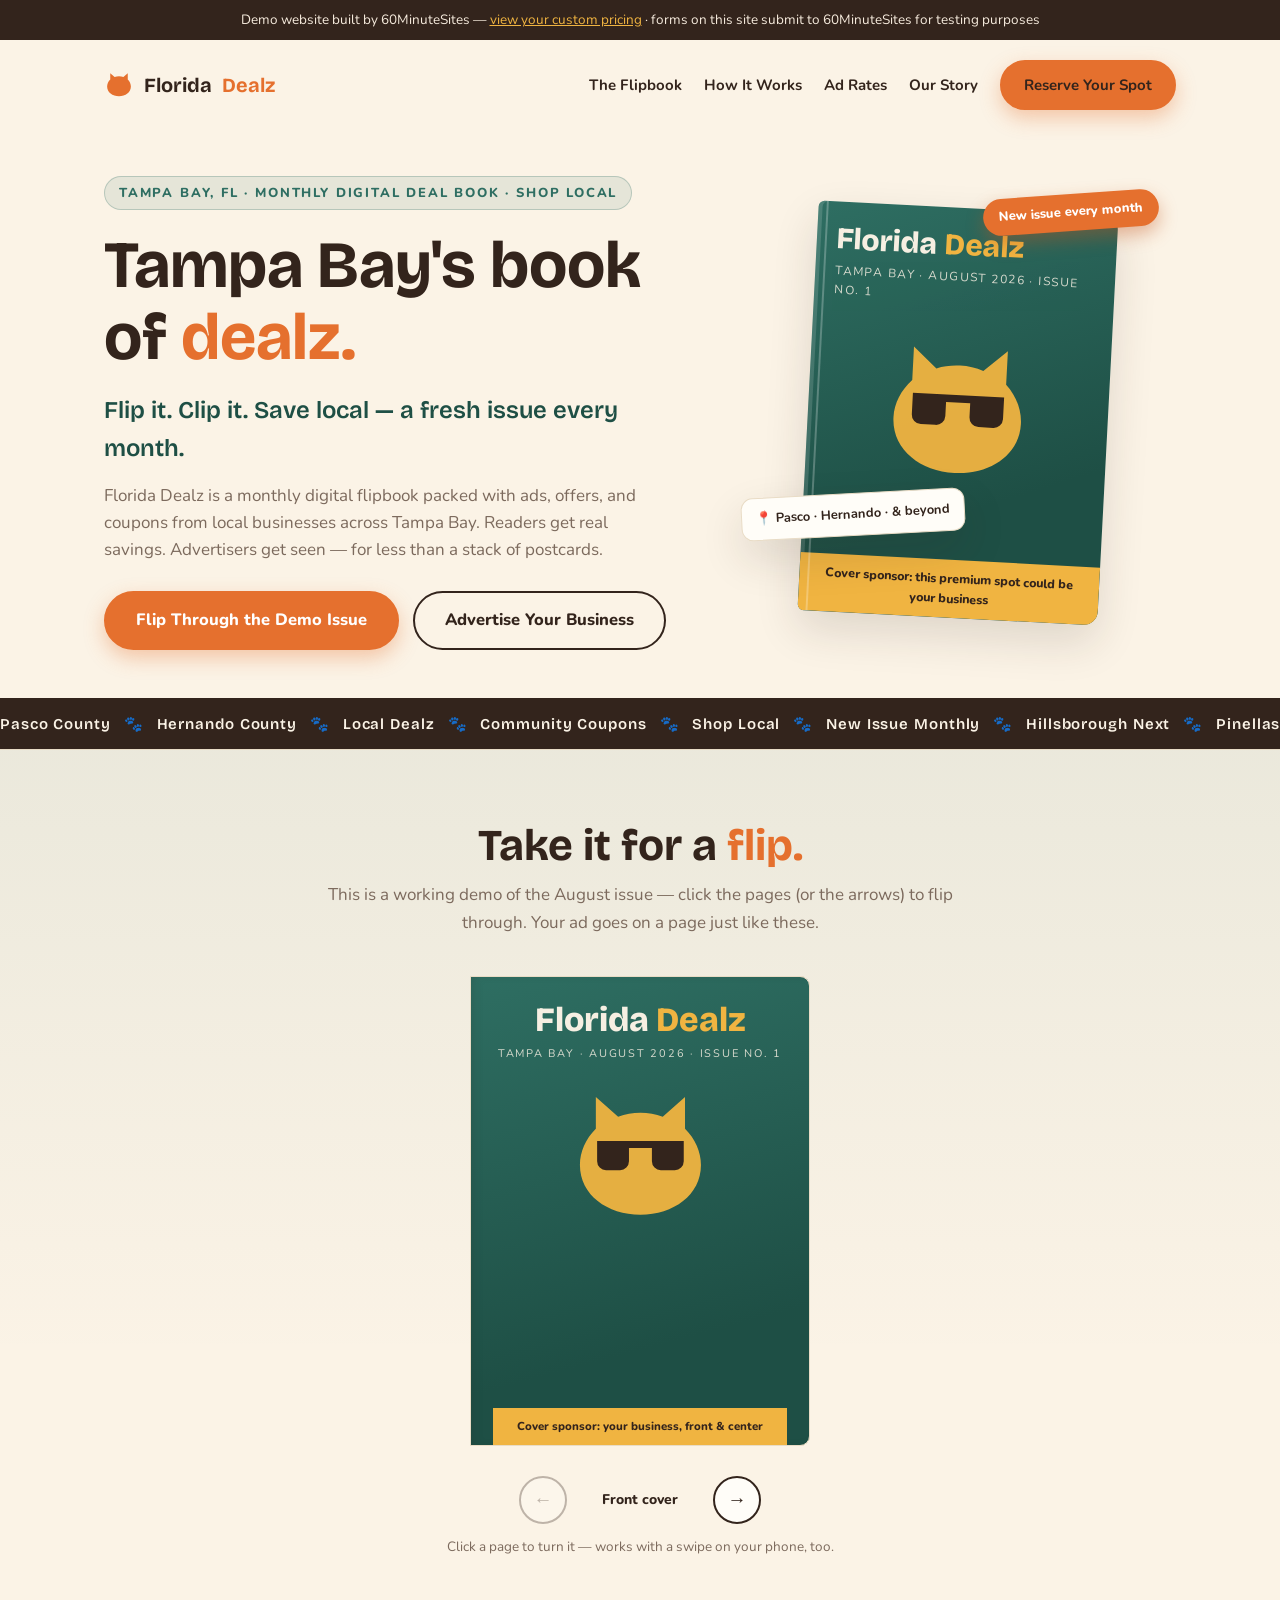
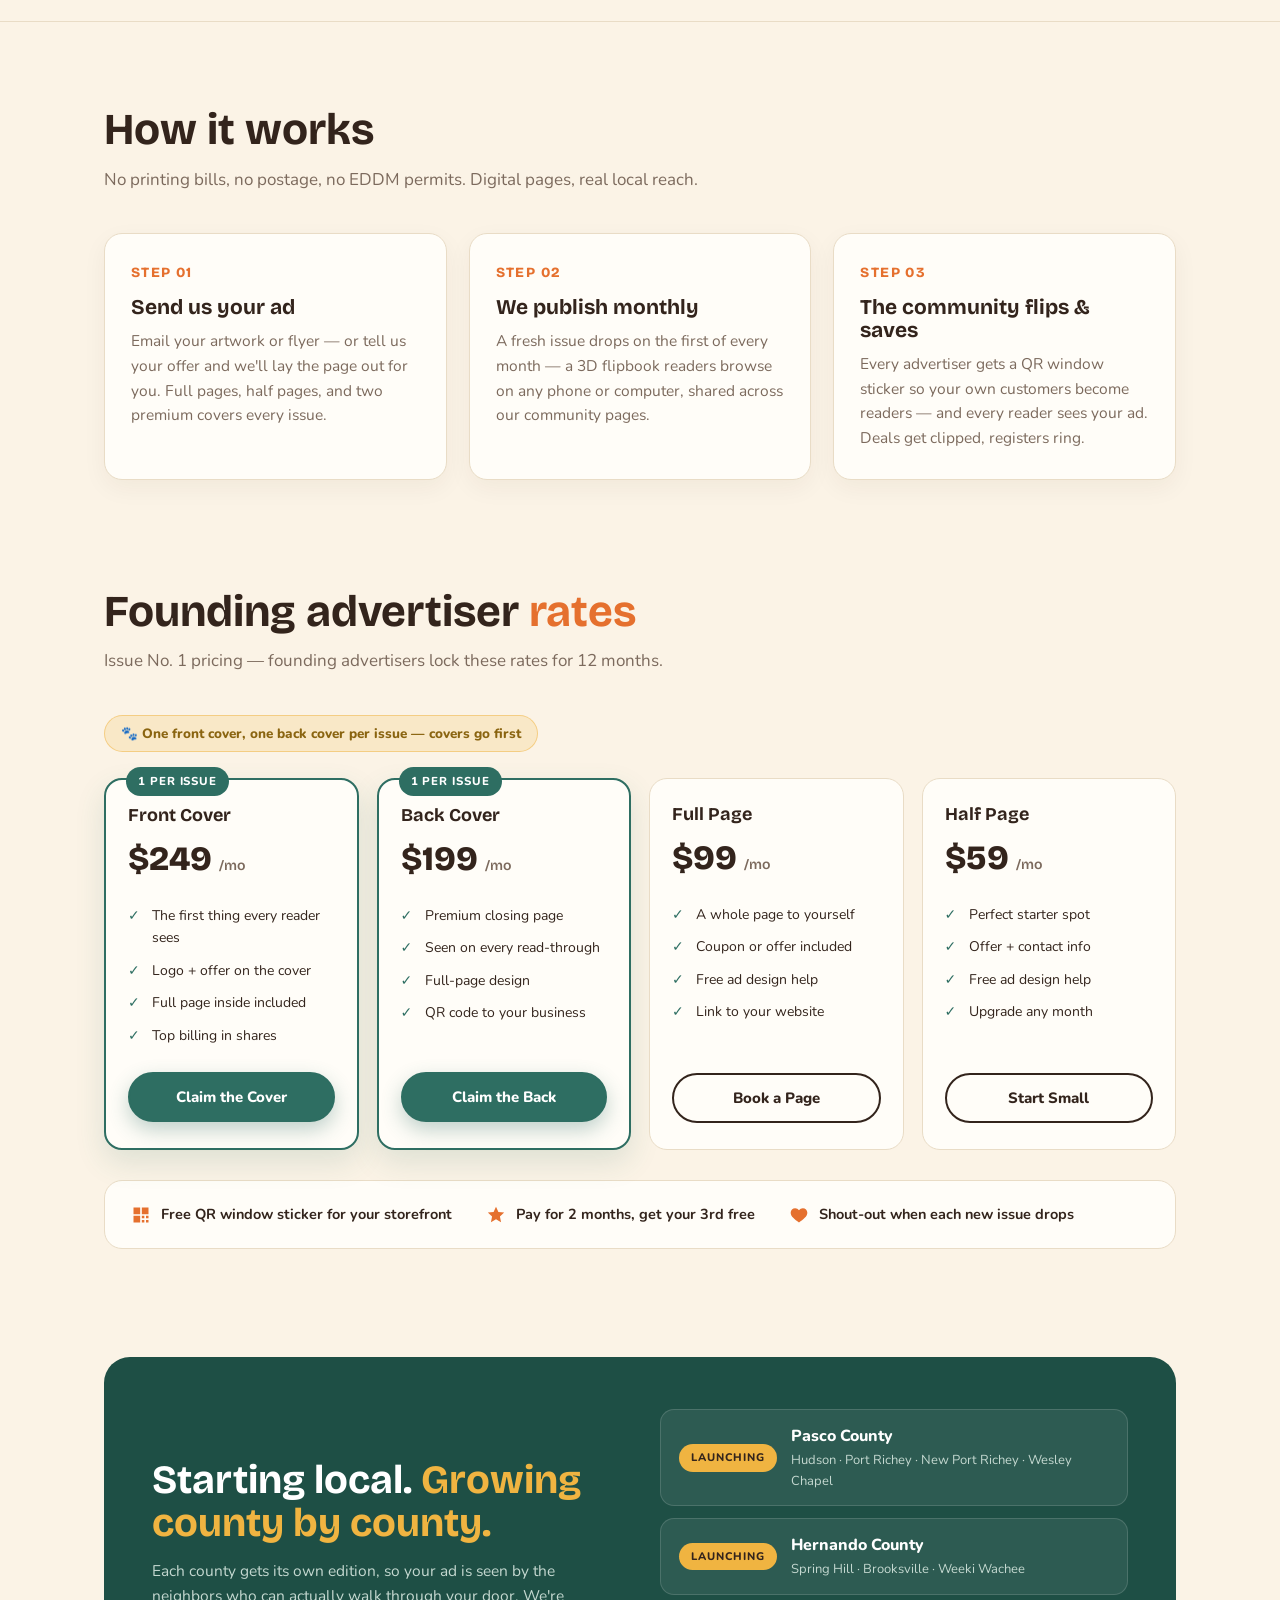
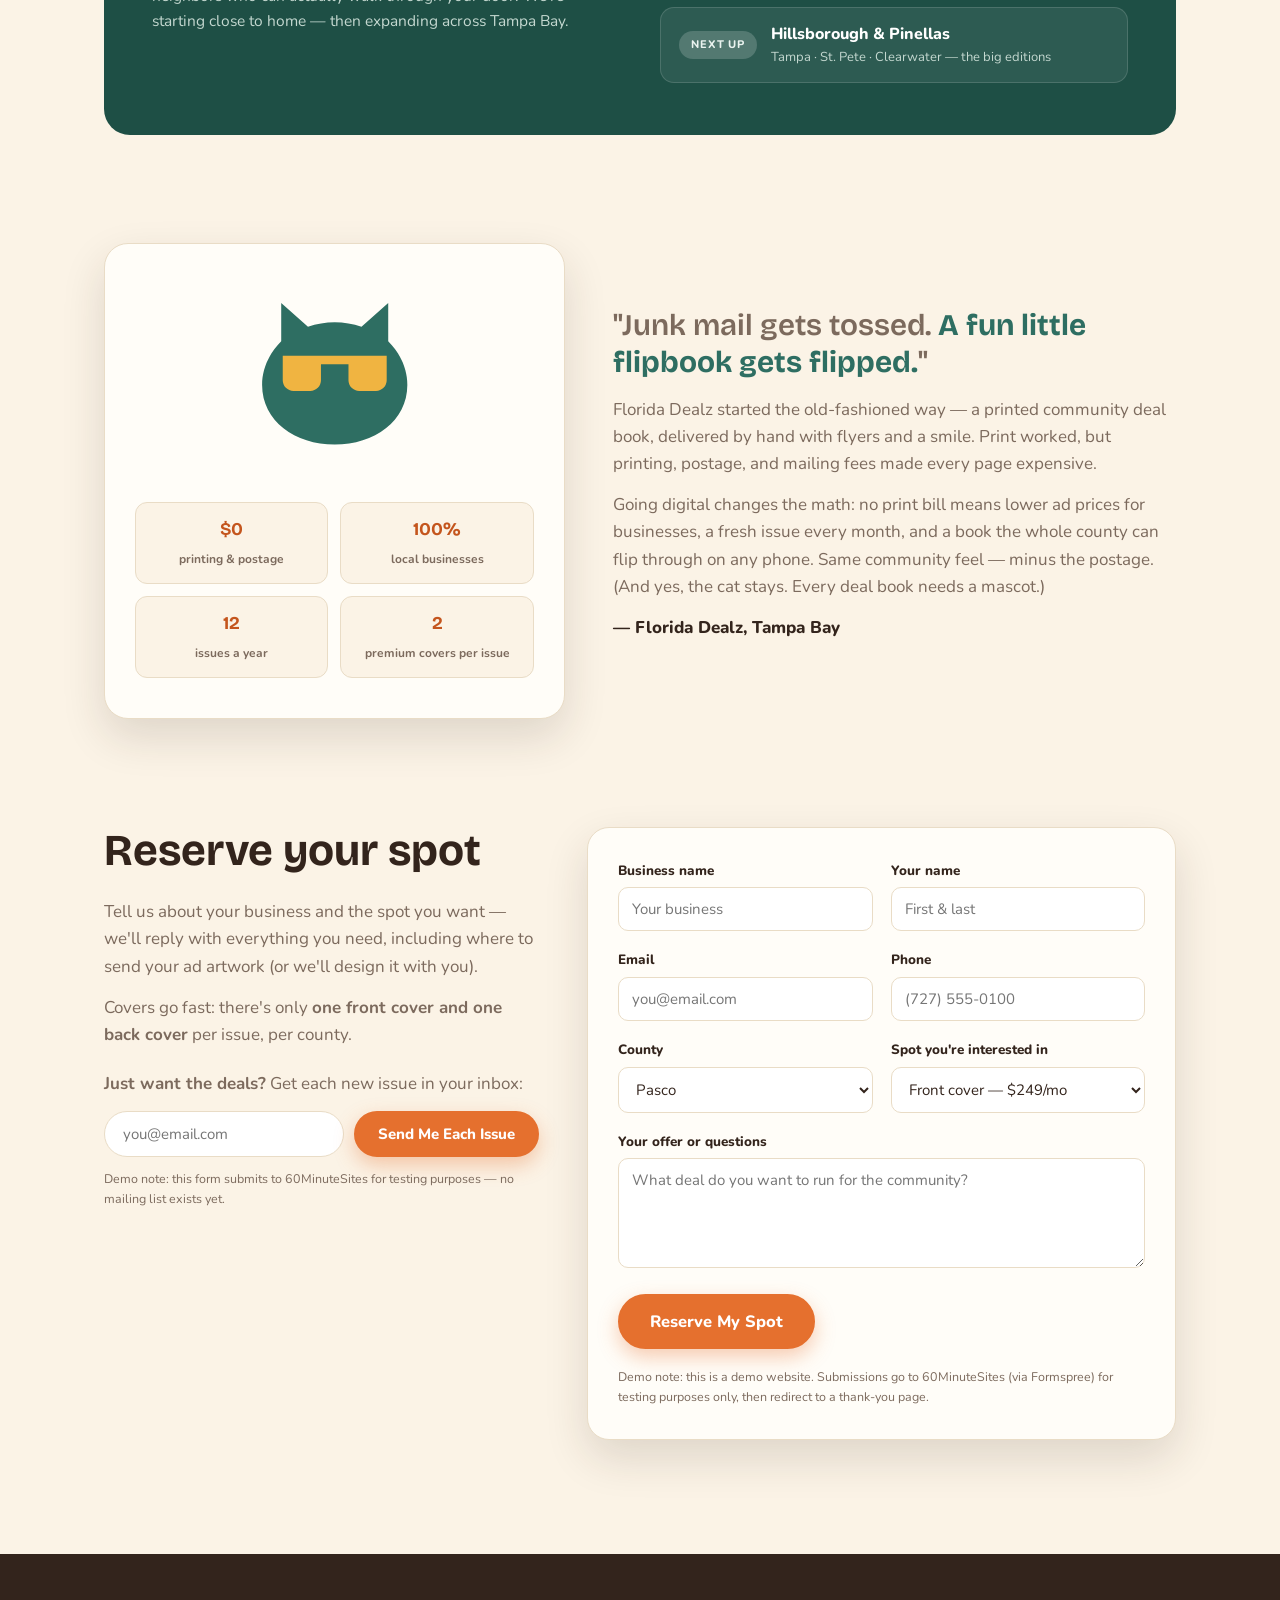
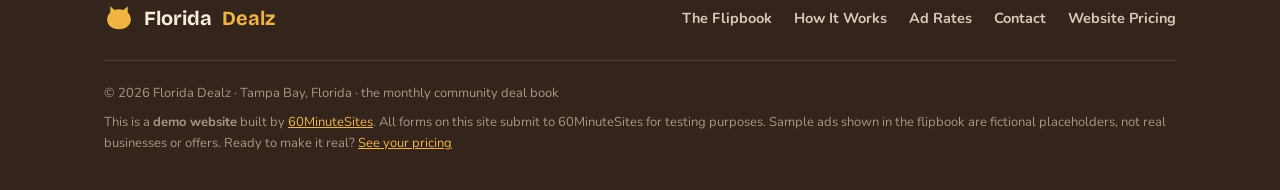
==== commit 5291a880: "Rebrand to Florida Dealz — drop rescue angle, keep cat mascot (now with shades) Co-Authored-By: Clau" ====
--- a/index.html
+++ b/index.html
@@ -3,8 +3,8 @@
 <head>
   <meta charset="UTF-8">
   <meta name="viewport" content="width=device-width, initial-scale=1.0">
-  <title>Paws &amp; Pages — Tampa Bay's Community Flipbook by Tampabay Cat Alliance</title>
-  <meta name="description" content="Paws & Pages — a monthly digital flipbook of local business ads and community deals across Tampa Bay. Every page supports Tampabay Cat Alliance's rescue cats.">
+  <title>Florida Dealz — Tampa Bay's Monthly Digital Deal Flipbook</title>
+  <meta name="description" content="Florida Dealz — a monthly digital flipbook of local ads, offers, and coupons across Tampa Bay. Advertise your business for less than print.">
   <meta name="robots" content="noindex">
   <link rel="icon" href="data:image/svg+xml,%3Csvg xmlns='http://www.w3.org/2000/svg' viewBox='0 0 24 24'%3E%3Cpath fill='%23E5702E' d='M5 2.5 8.5 5.6C9.6 5.2 10.8 5 12 5s2.4.2 3.5.6L19 2.5v5c1.6 1.6 2.5 3.6 2.5 5.7C21.5 17.9 17.2 21 12 21S2.5 17.9 2.5 13.2c0-2.1.9-4.1 2.5-5.7z'/%3E%3C/svg%3E">
   <link rel="preconnect" href="https://fonts.googleapis.com">
@@ -22,13 +22,13 @@
     <nav>
       <a class="nav-logo" href="index.html">
         <svg class="cat" viewBox="0 0 24 24" aria-hidden="true"><path d="M5 2.5 8.5 5.6C9.6 5.2 10.8 5 12 5s2.4.2 3.5.6L19 2.5v5c1.6 1.6 2.5 3.6 2.5 5.7C21.5 17.9 17.2 21 12 21S2.5 17.9 2.5 13.2c0-2.1.9-4.1 2.5-5.7z"/></svg>
-        Paws <em>&amp;</em> Pages
+        Florida <em>Dealz</em>
       </a>
       <div class="nav-links">
         <a href="#flipbook">The Flipbook</a>
         <a href="#how">How It Works</a>
         <a href="#rates">Ad Rates</a>
-        <a href="#about">The Rescue</a>
+        <a href="#about">Our Story</a>
         <a href="#contact" class="btn btn-solid">Reserve Your Spot</a>
       </div>
     </nav>
@@ -36,10 +36,10 @@
 
   <header class="wrap hero">
     <div>
-      <div class="eyebrow">Tampa Bay, FL · Monthly Digital Flipbook · Supports Rescue Cats</div>
-      <h1>Local deals.<br>Happy <em>cats.</em></h1>
-      <p class="tagline">The flipbook where Tampa Bay shops local — and every page helps a rescue cat.</p>
-      <p class="sub">Paws &amp; Pages is a monthly digital flipbook packed with ads, offers, and coupons from local businesses — published by Tampabay Cat Alliance, an all-volunteer cat rescue. Your ad reaches the community. Your ad dollars feed, fix, and rehome cats.</p>
+      <div class="eyebrow">Tampa Bay, FL · Monthly Digital Deal Book · Shop Local</div>
+      <h1>Tampa Bay's book of <em>dealz.</em></h1>
+      <p class="tagline">Flip it. Clip it. Save local — a fresh issue every month.</p>
+      <p class="sub">Florida Dealz is a monthly digital flipbook packed with ads, offers, and coupons from local businesses across Tampa Bay. Readers get real savings. Advertisers get seen — for less than a stack of postcards.</p>
       <div class="hero-ctas">
         <a href="#flipbook" class="btn btn-solid btn-lg">Flip Through the Demo Issue</a>
         <a href="#rates" class="btn btn-ghost btn-lg">Advertise Your Business</a>
@@ -47,9 +47,9 @@
     </div>
     <div class="cover-mock-zone">
       <div class="cover-mock">
-        <div class="masthead">Paws <span>&amp;</span> Pages</div>
+        <div class="masthead">Florida <span>Dealz</span></div>
         <div class="issue">Tampa Bay · August 2026 · Issue No. 1</div>
-        <svg class="cat-big" viewBox="0 0 24 24" aria-hidden="true"><path d="M5 2.5 8.5 5.6C9.6 5.2 10.8 5 12 5s2.4.2 3.5.6L19 2.5v5c1.6 1.6 2.5 3.6 2.5 5.7C21.5 17.9 17.2 21 12 21S2.5 17.9 2.5 13.2c0-2.1.9-4.1 2.5-5.7z"/></svg>
+        <svg class="cat-big" viewBox="0 0 24 24" aria-hidden="true"><path d="M5 2.5 8.5 5.6C9.6 5.2 10.8 5 12 5s2.4.2 3.5.6L19 2.5v5c1.6 1.6 2.5 3.6 2.5 5.7C21.5 17.9 17.2 21 12 21S2.5 17.9 2.5 13.2c0-2.1.9-4.1 2.5-5.7z"/><path fill="#33241C" d="M5.2 9.4h5v3.2a1.4 1.4 0 0 1-1.4 1.4H6.6a1.4 1.4 0 0 1-1.4-1.4zM13.8 9.4h5v3.2a1.4 1.4 0 0 1-1.4 1.4h-2.2a1.4 1.4 0 0 1-1.4-1.4zM10.2 9.4h3.6v1.1h-3.6z"/></svg>
         <div class="cover-strip">Cover sponsor: this premium spot could be your business</div>
       </div>
       <div class="cover-badge">New issue every month</div>
@@ -59,8 +59,8 @@
 
   <div class="marquee" aria-hidden="true">
     <div class="marquee-inner">
-      <span>Pasco County <b>🐾</b> Hernando County <b>🐾</b> Local Deals <b>🐾</b> Community Coupons <b>🐾</b> Shop Local <b>🐾</b> Support Rescue Cats <b>🐾</b> Hillsborough Next <b>🐾</b> Pinellas Next <b>🐾</b></span>
-      <span>Pasco County <b>🐾</b> Hernando County <b>🐾</b> Local Deals <b>🐾</b> Community Coupons <b>🐾</b> Shop Local <b>🐾</b> Support Rescue Cats <b>🐾</b> Hillsborough Next <b>🐾</b> Pinellas Next <b>🐾</b></span>
+      <span>Pasco County <b>🐾</b> Hernando County <b>🐾</b> Local Dealz <b>🐾</b> Community Coupons <b>🐾</b> Shop Local <b>🐾</b> New Issue Monthly <b>🐾</b> Hillsborough Next <b>🐾</b> Pinellas Next <b>🐾</b></span>
+      <span>Pasco County <b>🐾</b> Hernando County <b>🐾</b> Local Dealz <b>🐾</b> Community Coupons <b>🐾</b> Shop Local <b>🐾</b> New Issue Monthly <b>🐾</b> Hillsborough Next <b>🐾</b> Pinellas Next <b>🐾</b></span>
     </div>
   </div>
 
@@ -79,20 +79,20 @@
               <!-- Leaf 1: cover / where the money goes -->
               <div class="leaf">
                 <div class="face front pg-cover">
-                  <div class="masthead">Paws <span>&amp;</span> Pages</div>
+                  <div class="masthead">Florida <span>Dealz</span></div>
                   <div class="issue">Tampa Bay · August 2026 · Issue No. 1</div>
-                  <svg class="cat-big" viewBox="0 0 24 24" aria-hidden="true"><path d="M5 2.5 8.5 5.6C9.6 5.2 10.8 5 12 5s2.4.2 3.5.6L19 2.5v5c1.6 1.6 2.5 3.6 2.5 5.7C21.5 17.9 17.2 21 12 21S2.5 17.9 2.5 13.2c0-2.1.9-4.1 2.5-5.7z"/></svg>
+                  <svg class="cat-big" viewBox="0 0 24 24" aria-hidden="true"><path d="M5 2.5 8.5 5.6C9.6 5.2 10.8 5 12 5s2.4.2 3.5.6L19 2.5v5c1.6 1.6 2.5 3.6 2.5 5.7C21.5 17.9 17.2 21 12 21S2.5 17.9 2.5 13.2c0-2.1.9-4.1 2.5-5.7z"/><path fill="#33241C" d="M5.2 9.4h5v3.2a1.4 1.4 0 0 1-1.4 1.4H6.6a1.4 1.4 0 0 1-1.4-1.4zM13.8 9.4h5v3.2a1.4 1.4 0 0 1-1.4 1.4h-2.2a1.4 1.4 0 0 1-1.4-1.4zM10.2 9.4h3.6v1.1h-3.6z"/></svg>
                   <div class="cover-strip">Cover sponsor: your business, front &amp; center</div>
                 </div>
                 <div class="face back pg">
-                  <div class="pg-kicker">From the Rescue</div>
-                  <h4>Where your ad dollars go</h4>
-                  <p>Paws &amp; Pages is published by Tampabay Cat Alliance — all-volunteer, no-kill. Every ad in this issue helps fund:</p>
+                  <div class="pg-kicker">Welcome to Issue No. 1</div>
+                  <h4>Flip. Clip. Save local.</h4>
+                  <p>Florida Dealz is Tampa Bay's monthly deal book — every page is a local business with a real offer.</p>
                   <ul>
-                    <li><strong>TNR</strong> — trap, neuter &amp; return for community cats</li>
-                    <li><strong>Foster care</strong> — kittens raised until adoption-ready</li>
-                    <li><strong>Adoptions</strong> — matching cats with forever homes</li>
-                    <li><strong>Food &amp; vet care</strong> — for cats no one else feeds</li>
+                    <li><strong>New issue</strong> — on the 1st of every month</li>
+                    <li><strong>Real deals</strong> — show the page at the register</li>
+                    <li><strong>All local</strong> — your neighbors, not big chains</li>
+                    <li><strong>Your ad here?</strong> — spots start at $59/mo</li>
                   </ul>
                   <span class="page-num">PAGE 2</span>
                 </div>
@@ -108,7 +108,7 @@
                     <div class="big">20% OFF</div>
                     <div class="small">your first full groom</div>
                   </div>
-                  <div class="coupon">✂ Mention Paws &amp; Pages to redeem</div>
+                  <div class="coupon">✂ Mention Florida Dealz to redeem</div>
                   <div class="ad-contact">(727) 555-0134 · whiskersandwags.example</div>
                   <span class="page-num">PAGE 3</span>
                 </div>
@@ -126,7 +126,7 @@
                 </div>
               </div>
 
-              <!-- Leaf 3: sample ad / adoptable cats -->
+              <!-- Leaf 3: sample ad / deal of the month -->
               <div class="leaf">
                 <div class="face front pg-ad">
                   <div class="sample-tag">Sample Ad</div>
@@ -140,22 +140,16 @@
                   <div class="ad-contact">(352) 555-0117 · gulfbreezeac.example</div>
                   <span class="page-num">PAGE 5</span>
                 </div>
-                <div class="face back pg">
-                  <div class="pg-kicker">Adopt, Don't Shop</div>
-                  <h4>Cats of the month</h4>
-                  <p>Real issues feature real adoptable cats from the rescue — readers meet them, advertisers sponsor them.</p>
-                  <div class="adopt-cards">
-                    <div class="adopt-card orange">
-                      <svg viewBox="0 0 24 24" aria-hidden="true"><path d="M5 2.5 8.5 5.6C9.6 5.2 10.8 5 12 5s2.4.2 3.5.6L19 2.5v5c1.6 1.6 2.5 3.6 2.5 5.7C21.5 17.9 17.2 21 12 21S2.5 17.9 2.5 13.2c0-2.1.9-4.1 2.5-5.7z"/></svg>
-                      <div class="name">Mango</div>
-                      <div class="desc">Orange tabby, professional lap-warmer</div>
-                    </div>
-                    <div class="adopt-card">
-                      <svg viewBox="0 0 24 24" aria-hidden="true"><path d="M5 2.5 8.5 5.6C9.6 5.2 10.8 5 12 5s2.4.2 3.5.6L19 2.5v5c1.6 1.6 2.5 3.6 2.5 5.7C21.5 17.9 17.2 21 12 21S2.5 17.9 2.5 13.2c0-2.1.9-4.1 2.5-5.7z"/></svg>
-                      <div class="name">Pearl</div>
-                      <div class="desc">Gentle senior girl, loves sunny windows</div>
-                    </div>
+                <div class="face back pg pg-ad">
+                  <div class="sample-tag">Sample Ad</div>
+                  <div class="pg-kicker">Deal of the Month</div>
+                  <h4>Reader favorite</h4>
+                  <p>One advertiser's offer gets the spotlight page every issue — a free upgrade that rotates monthly.</p>
+                  <div class="ad-art" style="background: linear-gradient(150deg, #F0B441, #D89A1F); color: var(--ink); margin-top: 12px;">
+                    <div class="big">$5</div>
+                    <div class="small">Wash Wednesdays · Suncoast Car Wash</div>
                   </div>
+                  <div class="coupon" style="margin-top: 10px;">🚗 This spotlight could be your deal</div>
                   <span class="page-num">PAGE 6</span>
                 </div>
               </div>
@@ -181,7 +175,7 @@
                   <h4>This spot is<br>waiting for you.</h4>
                   <p>The back cover — premium placement, seen on every close. One business per issue.</p>
                   <div class="qr-mock" aria-hidden="true"></div>
-                  <div class="qr-cap">Scan · Shop · Save Cats</div>
+                  <div class="qr-cap">Scan · Shop · Save Local</div>
                 </div>
               </div>
 
@@ -220,7 +214,7 @@
       <div class="card">
         <div class="num">STEP 03</div>
         <h3>The community flips &amp; saves</h3>
-        <p>Every advertiser gets a QR window sticker so your own customers become readers — and every reader sees your ad. Deals get redeemed, cats get fed.</p>
+        <p>Every advertiser gets a QR window sticker so your own customers become readers — and every reader sees your ad. Deals get clipped, registers ring.</p>
       </div>
     </div>
   </section>
@@ -230,7 +224,7 @@
       <h2>Founding advertiser <em>rates</em></h2>
       <p>Issue No. 1 pricing — founding advertisers lock these rates for 12 months.</p>
     </div>
-    <div class="rates-note">🐾 Every dollar supports Tampabay Cat Alliance's rescue work</div>
+    <div class="rates-note">🐾 One front cover, one back cover per issue — covers go first</div>
     <div class="rates">
       <div class="rate premium">
         <div class="flag">1 per issue</div>
@@ -290,7 +284,7 @@
       </span>
       <span class="perk">
         <svg viewBox="0 0 24 24" aria-hidden="true"><path d="M12 21C6.9 17.5 2 13.8 2 9.4 2 6.4 4.4 4 7.4 4c1.8 0 3.5.9 4.6 2.3C13.1 4.9 14.8 4 16.6 4 19.6 4 22 6.4 22 9.4c0 4.4-4.9 8.1-10 11.6z"/></svg>
-        Shout-out to the rescue's community following
+        Shout-out when each new issue drops
       </span>
     </div>
   </section>
@@ -299,7 +293,7 @@
     <div class="coverage">
       <div>
         <h2>Starting local. <em>Growing county by county.</em></h2>
-        <p>Each county gets its own edition, so your ad is seen by the neighbors who can actually walk through your door. We're launching where the rescue already works — then expanding across Tampa Bay.</p>
+        <p>Each county gets its own edition, so your ad is seen by the neighbors who can actually walk through your door. We're starting close to home — then expanding across Tampa Bay.</p>
       </div>
       <div class="county-list">
         <div class="county">
@@ -330,19 +324,19 @@
   <section id="about" class="wrap">
     <div class="about-grid">
       <div class="about-art">
-        <svg class="cat-big" viewBox="0 0 24 24" aria-hidden="true"><path d="M5 2.5 8.5 5.6C9.6 5.2 10.8 5 12 5s2.4.2 3.5.6L19 2.5v5c1.6 1.6 2.5 3.6 2.5 5.7C21.5 17.9 17.2 21 12 21S2.5 17.9 2.5 13.2c0-2.1.9-4.1 2.5-5.7z"/></svg>
+        <svg class="cat-big" viewBox="0 0 24 24" aria-hidden="true"><path d="M5 2.5 8.5 5.6C9.6 5.2 10.8 5 12 5s2.4.2 3.5.6L19 2.5v5c1.6 1.6 2.5 3.6 2.5 5.7C21.5 17.9 17.2 21 12 21S2.5 17.9 2.5 13.2c0-2.1.9-4.1 2.5-5.7z"/><path fill="#F0B441" d="M5.2 9.4h5v3.2a1.4 1.4 0 0 1-1.4 1.4H6.6a1.4 1.4 0 0 1-1.4-1.4zM13.8 9.4h5v3.2a1.4 1.4 0 0 1-1.4 1.4h-2.2a1.4 1.4 0 0 1-1.4-1.4zM10.2 9.4h3.6v1.1h-3.6z"/></svg>
         <div class="about-stats">
-          <div class="stat"><b>100%</b><span>volunteer-run</span></div>
-          <div class="stat"><b>No-kill</b><span>every cat stays safe</span></div>
-          <div class="stat"><b>TNR</b><span>trap · neuter · return</span></div>
-          <div class="stat"><b>4 counties</b><span>across Tampa Bay</span></div>
+          <div class="stat"><b>$0</b><span>printing &amp; postage</span></div>
+          <div class="stat"><b>100%</b><span>local businesses</span></div>
+          <div class="stat"><b>12</b><span>issues a year</span></div>
+          <div class="stat"><b>2</b><span>premium covers per issue</span></div>
         </div>
       </div>
       <div class="about-copy">
-        <p class="big-quote">"When a local business buys a page, <strong>a community cat gets fed, fixed, and a shot at a home.</strong>"</p>
-        <p>Tampabay Cat Alliance is an all-volunteer, no-kill cat rescue serving the Tampa Bay area. The volunteers trap, neuter, and return community cats, raise abandoned kittens in foster homes, and pull cats off euthanasia lists — funded by nothing but donations and fundraisers.</p>
-        <p>Paws &amp; Pages is the rescue's newest fundraiser: a monthly flipbook that gives local businesses an affordable way to reach their neighbors, gives the community real deals, and keeps the rescue running. Everybody wins. Especially the cats.</p>
-        <p class="sig">— The volunteers at Tampabay Cat Alliance</p>
+        <p class="big-quote">"Junk mail gets tossed. <strong>A fun little flipbook gets flipped.</strong>"</p>
+        <p>Florida Dealz started the old-fashioned way — a printed community deal book, delivered by hand with flyers and a smile. Print worked, but printing, postage, and mailing fees made every page expensive.</p>
+        <p>Going digital changes the math: no print bill means lower ad prices for businesses, a fresh issue every month, and a book the whole county can flip through on any phone. Same community feel — minus the postage. (And yes, the cat stays. Every deal book needs a mascot.)</p>
+        <p class="sig">— Florida Dealz, Tampa Bay</p>
       </div>
     </div>
   </section>
@@ -357,7 +351,7 @@
         <p>Covers go fast: there's only <strong>one front cover and one back cover</strong> per issue, per county.</p>
         <p style="margin-top:22px;"><strong>Just want the deals?</strong> Get each new issue in your inbox:</p>
         <form class="notify-form" action="https://formspree.io/f/xojeqvng" method="POST">
-          <input type="hidden" name="_subject" value="TB Cat Alliance DEMO — Reader signup">
+          <input type="hidden" name="_subject" value="Florida Dealz DEMO — Reader signup">
           <input type="hidden" name="_next" class="next-url" value="thank-you.html">
           <input type="hidden" name="site" value="tb-cat-alliance (demo)">
           <input type="email" name="email" placeholder="you@email.com" required>
@@ -366,7 +360,7 @@
         <p class="form-disclaimer" style="margin-top:12px;">Demo note: this form submits to 60MinuteSites for testing purposes — no mailing list exists yet.</p>
       </div>
       <form class="contact-form" action="https://formspree.io/f/xojeqvng" method="POST">
-        <input type="hidden" name="_subject" value="TB Cat Alliance DEMO — Ad spot inquiry">
+        <input type="hidden" name="_subject" value="Florida Dealz DEMO — Ad spot inquiry">
         <input type="hidden" name="_next" class="next-url" value="thank-you.html">
         <input type="hidden" name="site" value="tb-cat-alliance (demo)">
         <div>
@@ -422,7 +416,7 @@
       <div class="footer-grid">
         <a class="nav-logo" href="index.html">
           <svg class="cat" viewBox="0 0 24 24" aria-hidden="true"><path d="M5 2.5 8.5 5.6C9.6 5.2 10.8 5 12 5s2.4.2 3.5.6L19 2.5v5c1.6 1.6 2.5 3.6 2.5 5.7C21.5 17.9 17.2 21 12 21S2.5 17.9 2.5 13.2c0-2.1.9-4.1 2.5-5.7z"/></svg>
-          Paws <em>&amp;</em> Pages
+          Florida <em>Dealz</em>
         </a>
         <div class="footer-links">
           <a href="#flipbook">The Flipbook</a>
@@ -433,7 +427,7 @@
         </div>
       </div>
       <div class="footer-legal">
-        <p>© 2026 Tampabay Cat Alliance · Tampa Bay, Florida · Paws &amp; Pages — the community flipbook</p>
+        <p>© 2026 Florida Dealz · Tampa Bay, Florida · the monthly community deal book</p>
         <p style="margin-top:8px;">This is a <strong>demo website</strong> built by <a href="https://60minutesites.com" target="_blank" rel="noopener">60MinuteSites</a>. All forms on this site submit to 60MinuteSites for testing purposes. Sample ads shown in the flipbook are fictional placeholders, not real businesses or offers. Ready to make it real? <a href="pricing.html">See your pricing</a></p>
       </div>
     </div>
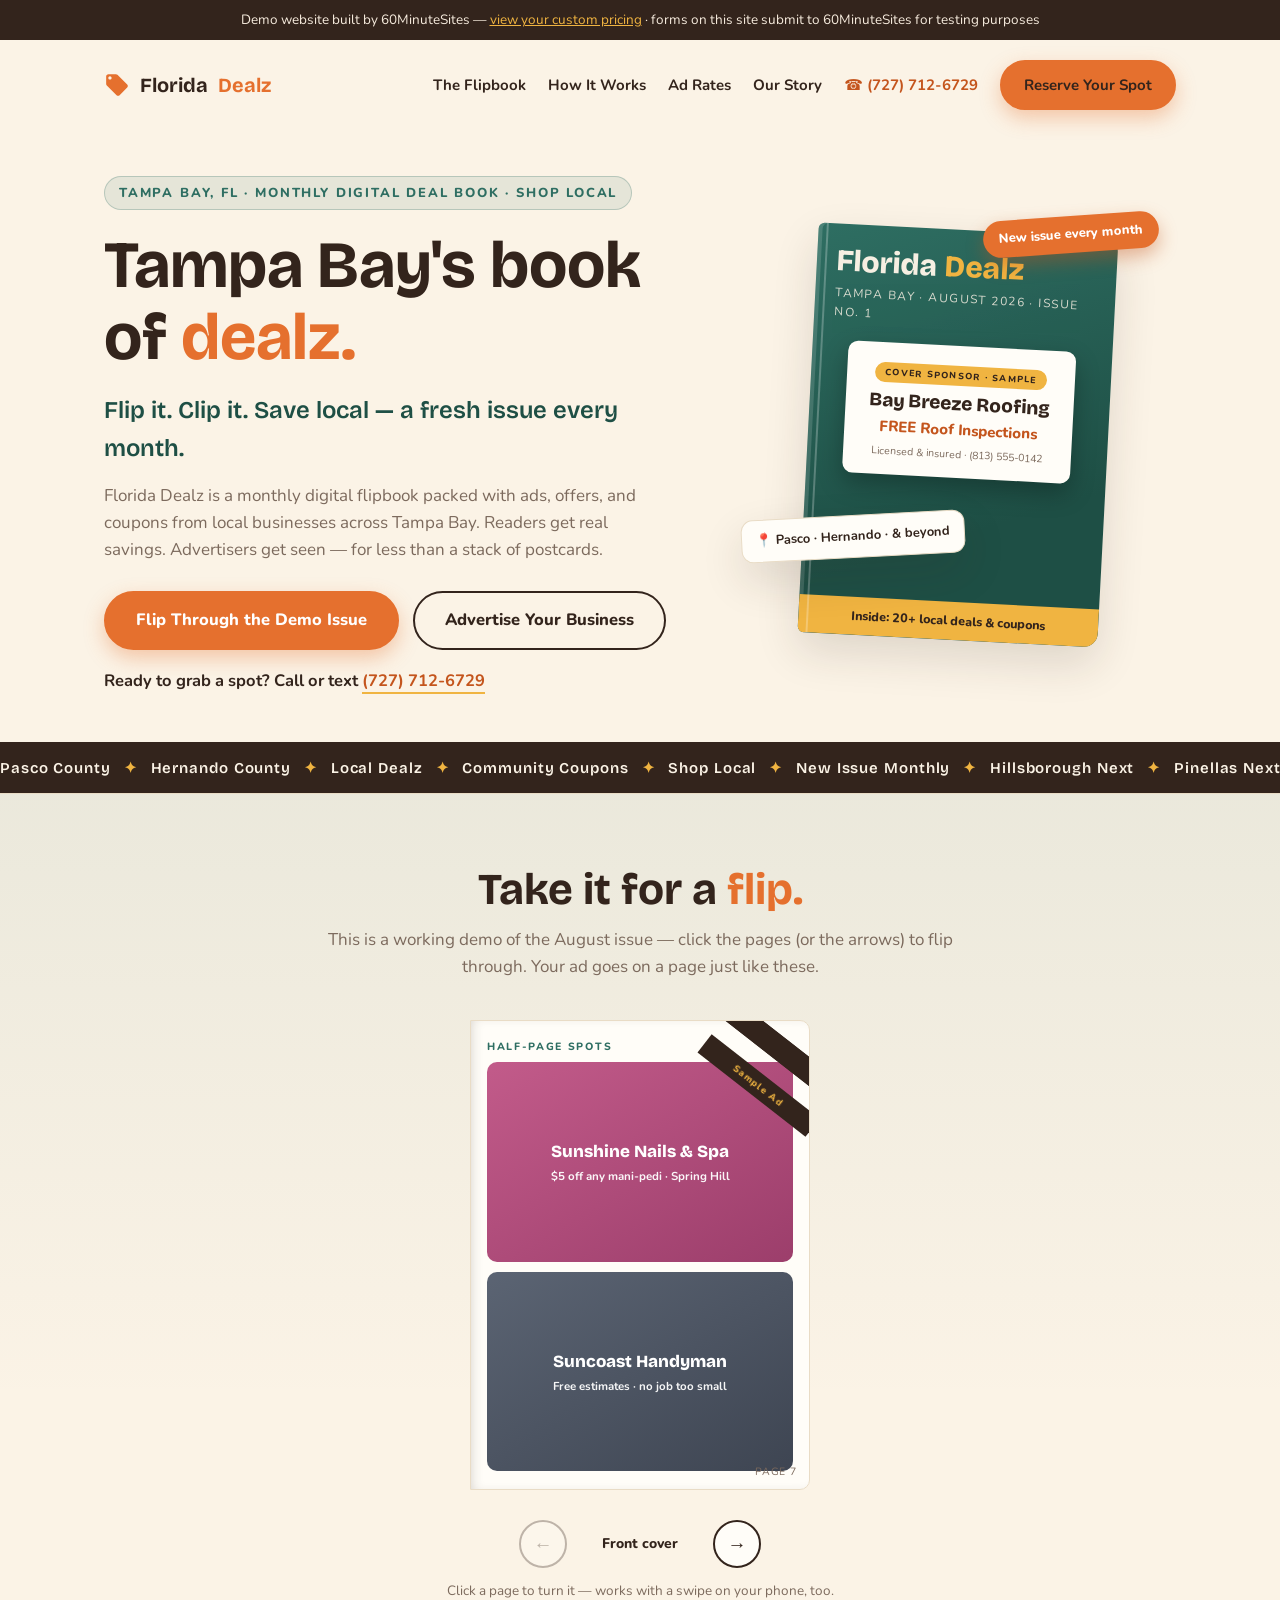
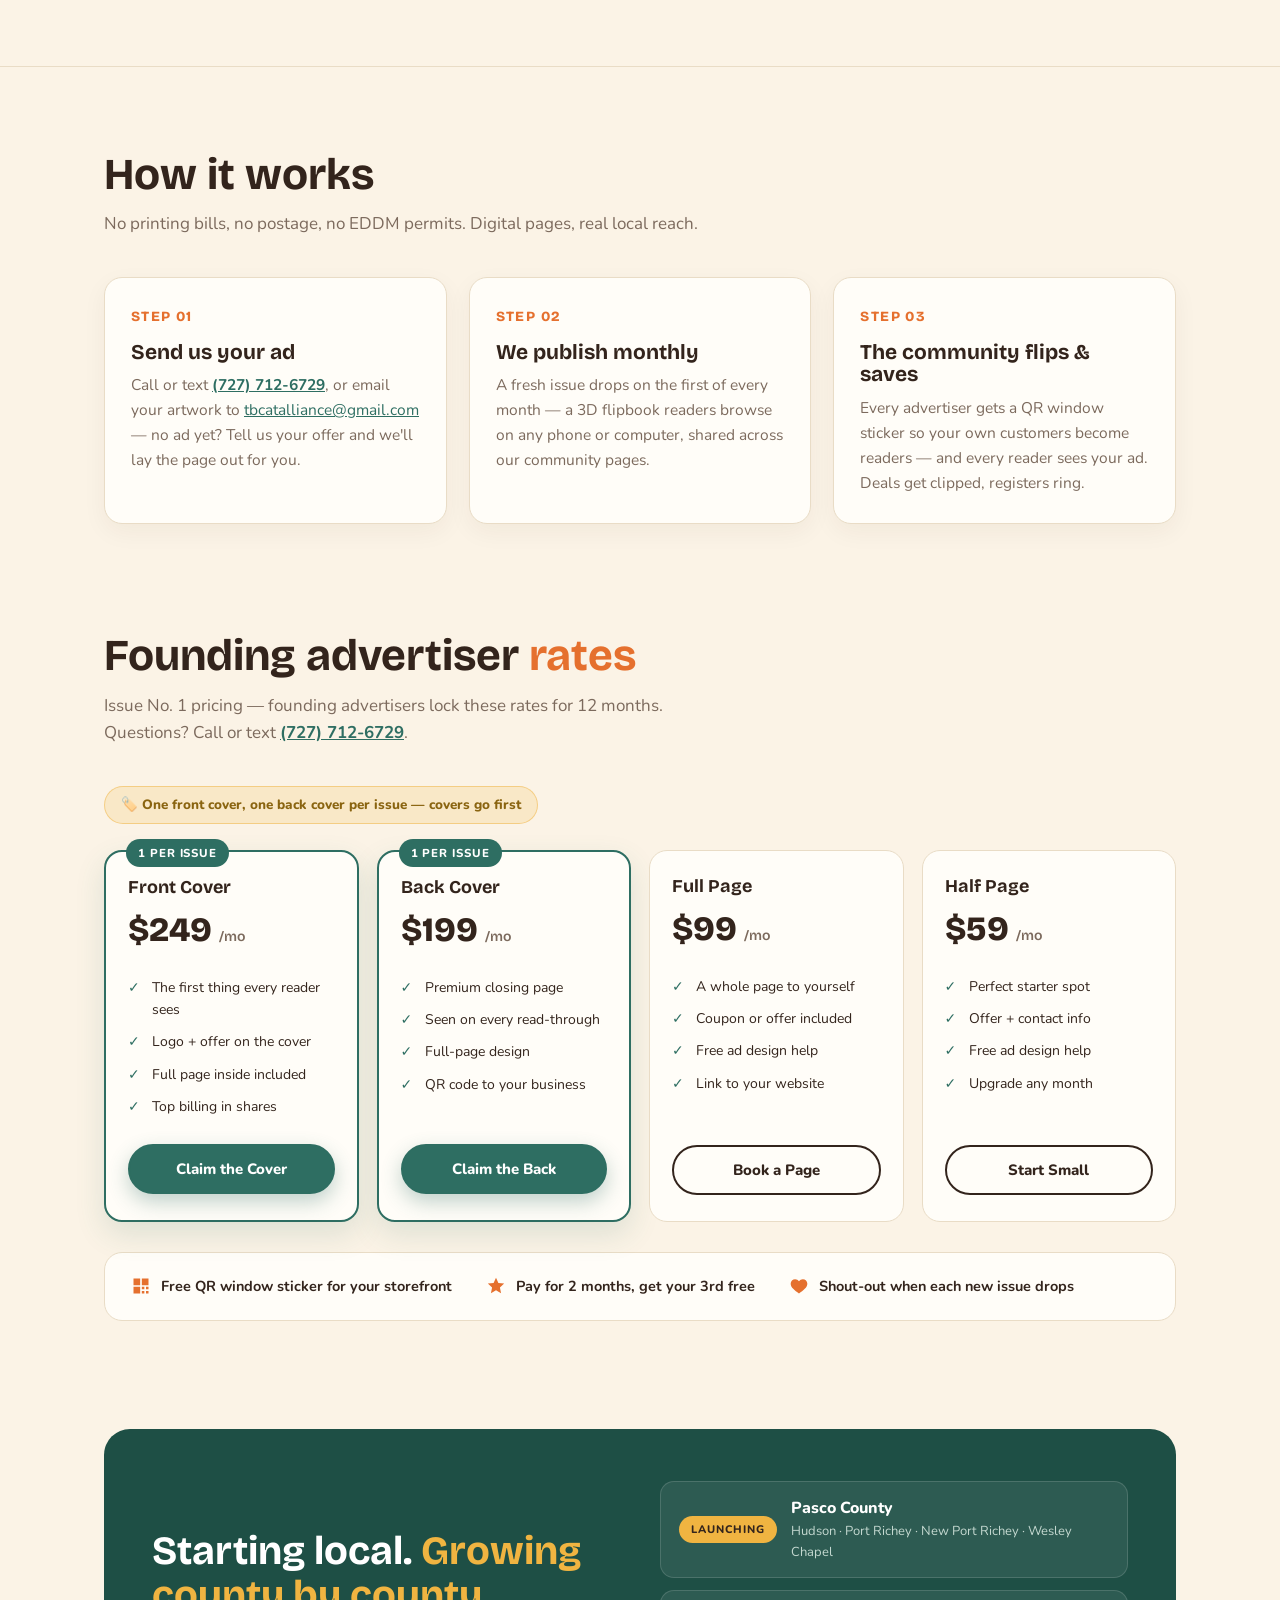
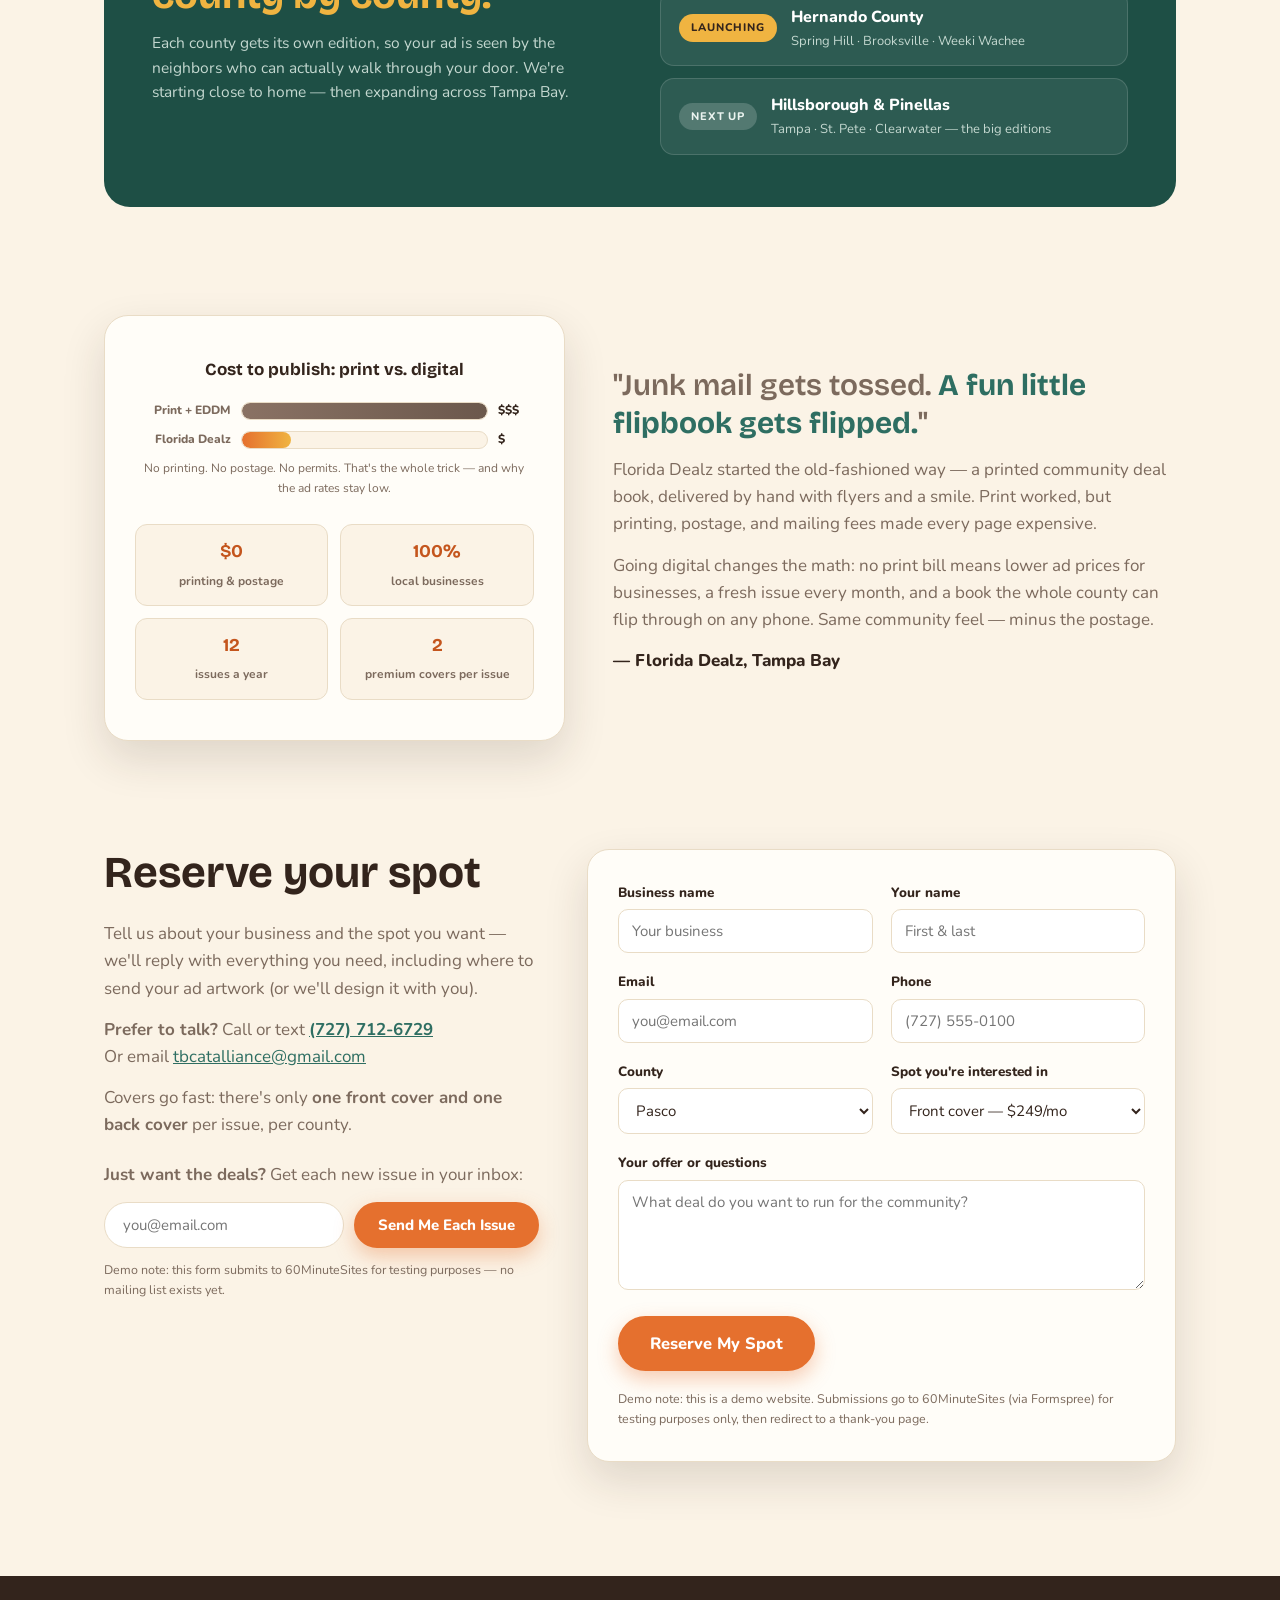
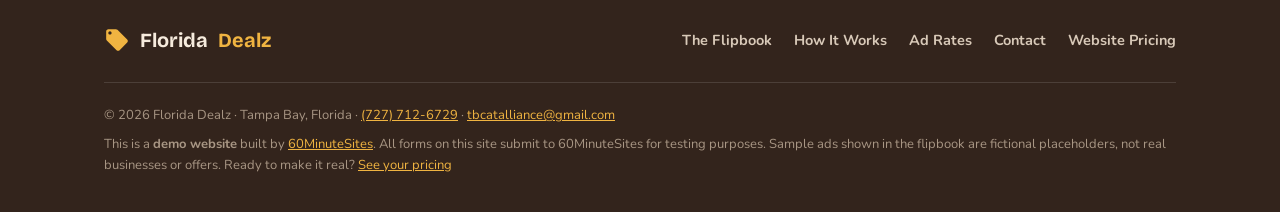
==== commit 6ddcffb4: "De-cat completely: tag logo, sample sponsor ad on covers, cost infographic; add client phone/email t" ====
--- a/index.html
+++ b/index.html
@@ -6,7 +6,7 @@
   <title>Florida Dealz — Tampa Bay's Monthly Digital Deal Flipbook</title>
   <meta name="description" content="Florida Dealz — a monthly digital flipbook of local ads, offers, and coupons across Tampa Bay. Advertise your business for less than print.">
   <meta name="robots" content="noindex">
-  <link rel="icon" href="data:image/svg+xml,%3Csvg xmlns='http://www.w3.org/2000/svg' viewBox='0 0 24 24'%3E%3Cpath fill='%23E5702E' d='M5 2.5 8.5 5.6C9.6 5.2 10.8 5 12 5s2.4.2 3.5.6L19 2.5v5c1.6 1.6 2.5 3.6 2.5 5.7C21.5 17.9 17.2 21 12 21S2.5 17.9 2.5 13.2c0-2.1.9-4.1 2.5-5.7z'/%3E%3C/svg%3E">
+  <link rel="icon" href="data:image/svg+xml,%3Csvg xmlns='http://www.w3.org/2000/svg' viewBox='0 0 24 24'%3E%3Cpath fill='%23E5702E' d='M21.41 11.58l-9-9C12.05 2.22 11.55 2 11 2H4c-1.1 0-2 .9-2 2v7c0 .55.22 1.05.59 1.42l9 9c.36.36.86.58 1.41.58s1.05-.22 1.41-.59l7-7c.37-.36.59-.86.59-1.41 0-.55-.22-1.06-.59-1.42zM5.5 7C4.67 7 4 6.33 4 5.5S4.67 4 5.5 4 7 4.67 7 5.5 6.33 7 5.5 7z'/%3E%3C/svg%3E">
   <link rel="preconnect" href="https://fonts.googleapis.com">
   <link rel="preconnect" href="https://fonts.gstatic.com" crossorigin>
   <link href="https://fonts.googleapis.com/css2?family=Bricolage+Grotesque:wght@500;600;700;800&family=Nunito:ital,wght@0,400;0,600;0,700;0,800;1,400&display=swap" rel="stylesheet">
@@ -21,7 +21,7 @@
   <div class="wrap">
     <nav>
       <a class="nav-logo" href="index.html">
-        <svg class="cat" viewBox="0 0 24 24" aria-hidden="true"><path d="M5 2.5 8.5 5.6C9.6 5.2 10.8 5 12 5s2.4.2 3.5.6L19 2.5v5c1.6 1.6 2.5 3.6 2.5 5.7C21.5 17.9 17.2 21 12 21S2.5 17.9 2.5 13.2c0-2.1.9-4.1 2.5-5.7z"/></svg>
+        <svg class="mark" viewBox="0 0 24 24" aria-hidden="true"><path d="M21.41 11.58l-9-9C12.05 2.22 11.55 2 11 2H4c-1.1 0-2 .9-2 2v7c0 .55.22 1.05.59 1.42l9 9c.36.36.86.58 1.41.58s1.05-.22 1.41-.59l7-7c.37-.36.59-.86.59-1.41 0-.55-.22-1.06-.59-1.42zM5.5 7C4.67 7 4 6.33 4 5.5S4.67 4 5.5 4 7 4.67 7 5.5 6.33 7 5.5 7z"/></svg>
         Florida <em>Dealz</em>
       </a>
       <div class="nav-links">
@@ -29,6 +29,7 @@
         <a href="#how">How It Works</a>
         <a href="#rates">Ad Rates</a>
         <a href="#about">Our Story</a>
+        <a href="tel:7277126729" class="nav-phone">☎ (727) 712-6729</a>
         <a href="#contact" class="btn btn-solid">Reserve Your Spot</a>
       </div>
     </nav>
@@ -44,13 +45,19 @@
         <a href="#flipbook" class="btn btn-solid btn-lg">Flip Through the Demo Issue</a>
         <a href="#rates" class="btn btn-ghost btn-lg">Advertise Your Business</a>
       </div>
+      <p class="hero-phone">Ready to grab a spot? Call or text <a href="tel:7277126729">(727) 712-6729</a></p>
     </div>
     <div class="cover-mock-zone">
       <div class="cover-mock">
         <div class="masthead">Florida <span>Dealz</span></div>
         <div class="issue">Tampa Bay · August 2026 · Issue No. 1</div>
-        <svg class="cat-big" viewBox="0 0 24 24" aria-hidden="true"><path d="M5 2.5 8.5 5.6C9.6 5.2 10.8 5 12 5s2.4.2 3.5.6L19 2.5v5c1.6 1.6 2.5 3.6 2.5 5.7C21.5 17.9 17.2 21 12 21S2.5 17.9 2.5 13.2c0-2.1.9-4.1 2.5-5.7z"/><path fill="#33241C" d="M5.2 9.4h5v3.2a1.4 1.4 0 0 1-1.4 1.4H6.6a1.4 1.4 0 0 1-1.4-1.4zM13.8 9.4h5v3.2a1.4 1.4 0 0 1-1.4 1.4h-2.2a1.4 1.4 0 0 1-1.4-1.4zM10.2 9.4h3.6v1.1h-3.6z"/></svg>
-        <div class="cover-strip">Cover sponsor: this premium spot could be your business</div>
+        <div class="cover-ad">
+          <div class="cover-ad-chip">Cover Sponsor · Sample</div>
+          <div class="cover-ad-name">Bay Breeze Roofing</div>
+          <div class="cover-ad-offer">FREE Roof Inspections</div>
+          <div class="cover-ad-sub">Licensed &amp; insured · (813) 555-0142</div>
+        </div>
+        <div class="cover-strip">Inside: 20+ local deals &amp; coupons</div>
       </div>
       <div class="cover-badge">New issue every month</div>
       <div class="cover-badge-2">📍 Pasco · Hernando · &amp; beyond</div>
@@ -59,8 +66,8 @@
 
   <div class="marquee" aria-hidden="true">
     <div class="marquee-inner">
-      <span>Pasco County <b>🐾</b> Hernando County <b>🐾</b> Local Dealz <b>🐾</b> Community Coupons <b>🐾</b> Shop Local <b>🐾</b> New Issue Monthly <b>🐾</b> Hillsborough Next <b>🐾</b> Pinellas Next <b>🐾</b></span>
-      <span>Pasco County <b>🐾</b> Hernando County <b>🐾</b> Local Dealz <b>🐾</b> Community Coupons <b>🐾</b> Shop Local <b>🐾</b> New Issue Monthly <b>🐾</b> Hillsborough Next <b>🐾</b> Pinellas Next <b>🐾</b></span>
+      <span>Pasco County <b>✦</b> Hernando County <b>✦</b> Local Dealz <b>✦</b> Community Coupons <b>✦</b> Shop Local <b>✦</b> New Issue Monthly <b>✦</b> Hillsborough Next <b>✦</b> Pinellas Next <b>✦</b></span>
+      <span>Pasco County <b>✦</b> Hernando County <b>✦</b> Local Dealz <b>✦</b> Community Coupons <b>✦</b> Shop Local <b>✦</b> New Issue Monthly <b>✦</b> Hillsborough Next <b>✦</b> Pinellas Next <b>✦</b></span>
     </div>
   </div>
 
@@ -81,8 +88,13 @@
                 <div class="face front pg-cover">
                   <div class="masthead">Florida <span>Dealz</span></div>
                   <div class="issue">Tampa Bay · August 2026 · Issue No. 1</div>
-                  <svg class="cat-big" viewBox="0 0 24 24" aria-hidden="true"><path d="M5 2.5 8.5 5.6C9.6 5.2 10.8 5 12 5s2.4.2 3.5.6L19 2.5v5c1.6 1.6 2.5 3.6 2.5 5.7C21.5 17.9 17.2 21 12 21S2.5 17.9 2.5 13.2c0-2.1.9-4.1 2.5-5.7z"/><path fill="#33241C" d="M5.2 9.4h5v3.2a1.4 1.4 0 0 1-1.4 1.4H6.6a1.4 1.4 0 0 1-1.4-1.4zM13.8 9.4h5v3.2a1.4 1.4 0 0 1-1.4 1.4h-2.2a1.4 1.4 0 0 1-1.4-1.4zM10.2 9.4h3.6v1.1h-3.6z"/></svg>
-                  <div class="cover-strip">Cover sponsor: your business, front &amp; center</div>
+                  <div class="cover-ad">
+                    <div class="cover-ad-chip">Cover Sponsor · Sample</div>
+                    <div class="cover-ad-name">Bay Breeze Roofing</div>
+                    <div class="cover-ad-offer">FREE Roof Inspections</div>
+                    <div class="cover-ad-sub">Licensed &amp; insured · (813) 555-0142</div>
+                  </div>
+                  <div class="cover-strip">This cover spot could be yours — rates inside</div>
                 </div>
                 <div class="face back pg">
                   <div class="pg-kicker">Welcome to Issue No. 1</div>
@@ -92,7 +104,7 @@
                     <li><strong>New issue</strong> — on the 1st of every month</li>
                     <li><strong>Real deals</strong> — show the page at the register</li>
                     <li><strong>All local</strong> — your neighbors, not big chains</li>
-                    <li><strong>Your ad here?</strong> — spots start at $59/mo</li>
+                    <li><strong>Your ad here?</strong> — call (727) 712-6729</li>
                   </ul>
                   <span class="page-num">PAGE 2</span>
                 </div>
@@ -102,14 +114,14 @@
               <div class="leaf">
                 <div class="face front pg-ad">
                   <div class="sample-tag">Sample Ad</div>
-                  <div class="ad-logo" style="color: var(--teal-deep);">Whiskers &amp; Wags Grooming</div>
-                  <div class="ad-tag">Full-service pet grooming · Port Richey</div>
+                  <div class="ad-logo" style="color: var(--teal-deep);">Bayside Lawn Care</div>
+                  <div class="ad-tag">Mowing · trimming · cleanups · Port Richey</div>
                   <div class="ad-art" style="background: linear-gradient(150deg, #2E6E62, #1E4F45);">
                     <div class="big">20% OFF</div>
-                    <div class="small">your first full groom</div>
+                    <div class="small">your first full-service mow</div>
                   </div>
                   <div class="coupon">✂ Mention Florida Dealz to redeem</div>
-                  <div class="ad-contact">(727) 555-0134 · whiskersandwags.example</div>
+                  <div class="ad-contact">(727) 555-0134 · baysidelawn.example</div>
                   <span class="page-num">PAGE 3</span>
                 </div>
                 <div class="face back pg-ad">
@@ -165,7 +177,7 @@
                       <div class="h-offer">$5 off any mani-pedi · Spring Hill</div>
                     </div>
                     <div class="half-ad" style="background: linear-gradient(150deg, #5B6473, #3E4552);">
-                      <div class="h-name">Nine Lives Handyman</div>
+                      <div class="h-name">Suncoast Handyman</div>
                       <div class="h-offer">Free estimates · no job too small</div>
                     </div>
                   </div>
@@ -174,6 +186,7 @@
                 <div class="face back pg-backcover">
                   <h4>This spot is<br>waiting for you.</h4>
                   <p>The back cover — premium placement, seen on every close. One business per issue.</p>
+                  <p style="font-weight: 800; font-size: 14px; margin-top: 6px;">Call or text (727) 712-6729</p>
                   <div class="qr-mock" aria-hidden="true"></div>
                   <div class="qr-cap">Scan · Shop · Save Local</div>
                 </div>
@@ -204,7 +217,7 @@
       <div class="card">
         <div class="num">STEP 01</div>
         <h3>Send us your ad</h3>
-        <p>Email your artwork or flyer — or tell us your offer and we'll lay the page out for you. Full pages, half pages, and two premium covers every issue.</p>
+        <p>Call or text <a href="tel:7277126729"><strong>(727) 712-6729</strong></a>, or email your artwork to <a href="mailto:tbcatalliance@gmail.com">tbcatalliance@gmail.com</a> — no ad yet? Tell us your offer and we'll lay the page out for you.</p>
       </div>
       <div class="card">
         <div class="num">STEP 02</div>
@@ -222,9 +235,9 @@
   <section id="rates" class="wrap">
     <div class="section-head">
       <h2>Founding advertiser <em>rates</em></h2>
-      <p>Issue No. 1 pricing — founding advertisers lock these rates for 12 months.</p>
-    </div>
-    <div class="rates-note">🐾 One front cover, one back cover per issue — covers go first</div>
+      <p>Issue No. 1 pricing — founding advertisers lock these rates for 12 months. Questions? Call or text <a href="tel:7277126729"><strong>(727) 712-6729</strong></a>.</p>
+    </div>
+    <div class="rates-note">🏷️ One front cover, one back cover per issue — covers go first</div>
     <div class="rates">
       <div class="rate premium">
         <div class="flag">1 per issue</div>
@@ -324,7 +337,18 @@
   <section id="about" class="wrap">
     <div class="about-grid">
       <div class="about-art">
-        <svg class="cat-big" viewBox="0 0 24 24" aria-hidden="true"><path d="M5 2.5 8.5 5.6C9.6 5.2 10.8 5 12 5s2.4.2 3.5.6L19 2.5v5c1.6 1.6 2.5 3.6 2.5 5.7C21.5 17.9 17.2 21 12 21S2.5 17.9 2.5 13.2c0-2.1.9-4.1 2.5-5.7z"/><path fill="#F0B441" d="M5.2 9.4h5v3.2a1.4 1.4 0 0 1-1.4 1.4H6.6a1.4 1.4 0 0 1-1.4-1.4zM13.8 9.4h5v3.2a1.4 1.4 0 0 1-1.4 1.4h-2.2a1.4 1.4 0 0 1-1.4-1.4zM10.2 9.4h3.6v1.1h-3.6z"/></svg>
+        <div class="ig-title">Cost to publish: print vs. digital</div>
+        <div class="ig-row">
+          <span class="ig-label">Print + EDDM</span>
+          <div class="ig-track"><div class="ig-bar ig-bar-print" style="width: 100%;"></div></div>
+          <span class="ig-val">$$$</span>
+        </div>
+        <div class="ig-row">
+          <span class="ig-label">Florida Dealz</span>
+          <div class="ig-track"><div class="ig-bar ig-bar-digital" style="width: 20%;"></div></div>
+          <span class="ig-val">$</span>
+        </div>
+        <div class="ig-note">No printing. No postage. No permits. That's the whole trick — and why the ad rates stay low.</div>
         <div class="about-stats">
           <div class="stat"><b>$0</b><span>printing &amp; postage</span></div>
           <div class="stat"><b>100%</b><span>local businesses</span></div>
@@ -335,7 +359,7 @@
       <div class="about-copy">
         <p class="big-quote">"Junk mail gets tossed. <strong>A fun little flipbook gets flipped.</strong>"</p>
         <p>Florida Dealz started the old-fashioned way — a printed community deal book, delivered by hand with flyers and a smile. Print worked, but printing, postage, and mailing fees made every page expensive.</p>
-        <p>Going digital changes the math: no print bill means lower ad prices for businesses, a fresh issue every month, and a book the whole county can flip through on any phone. Same community feel — minus the postage. (And yes, the cat stays. Every deal book needs a mascot.)</p>
+        <p>Going digital changes the math: no print bill means lower ad prices for businesses, a fresh issue every month, and a book the whole county can flip through on any phone. Same community feel — minus the postage.</p>
         <p class="sig">— Florida Dealz, Tampa Bay</p>
       </div>
     </div>
@@ -348,12 +372,13 @@
           <h2>Reserve your spot</h2>
         </div>
         <p>Tell us about your business and the spot you want — we'll reply with everything you need, including where to send your ad artwork (or we'll design it with you).</p>
+        <p><strong>Prefer to talk?</strong> Call or text <a href="tel:7277126729"><strong>(727) 712-6729</strong></a><br>Or email <a href="mailto:tbcatalliance@gmail.com">tbcatalliance@gmail.com</a></p>
         <p>Covers go fast: there's only <strong>one front cover and one back cover</strong> per issue, per county.</p>
         <p style="margin-top:22px;"><strong>Just want the deals?</strong> Get each new issue in your inbox:</p>
         <form class="notify-form" action="https://formspree.io/f/xojeqvng" method="POST">
           <input type="hidden" name="_subject" value="Florida Dealz DEMO — Reader signup">
           <input type="hidden" name="_next" class="next-url" value="thank-you.html">
-          <input type="hidden" name="site" value="tb-cat-alliance (demo)">
+          <input type="hidden" name="site" value="florida-dealz (demo)">
           <input type="email" name="email" placeholder="you@email.com" required>
           <button type="submit" class="btn btn-solid">Send Me Each Issue</button>
         </form>
@@ -362,7 +387,7 @@
       <form class="contact-form" action="https://formspree.io/f/xojeqvng" method="POST">
         <input type="hidden" name="_subject" value="Florida Dealz DEMO — Ad spot inquiry">
         <input type="hidden" name="_next" class="next-url" value="thank-you.html">
-        <input type="hidden" name="site" value="tb-cat-alliance (demo)">
+        <input type="hidden" name="site" value="florida-dealz (demo)">
         <div>
           <label for="business">Business name</label>
           <input type="text" id="business" name="business" placeholder="Your business" required>
@@ -415,7 +440,7 @@
     <div class="wrap">
       <div class="footer-grid">
         <a class="nav-logo" href="index.html">
-          <svg class="cat" viewBox="0 0 24 24" aria-hidden="true"><path d="M5 2.5 8.5 5.6C9.6 5.2 10.8 5 12 5s2.4.2 3.5.6L19 2.5v5c1.6 1.6 2.5 3.6 2.5 5.7C21.5 17.9 17.2 21 12 21S2.5 17.9 2.5 13.2c0-2.1.9-4.1 2.5-5.7z"/></svg>
+          <svg class="mark" viewBox="0 0 24 24" aria-hidden="true"><path d="M21.41 11.58l-9-9C12.05 2.22 11.55 2 11 2H4c-1.1 0-2 .9-2 2v7c0 .55.22 1.05.59 1.42l9 9c.36.36.86.58 1.41.58s1.05-.22 1.41-.59l7-7c.37-.36.59-.86.59-1.41 0-.55-.22-1.06-.59-1.42zM5.5 7C4.67 7 4 6.33 4 5.5S4.67 4 5.5 4 7 4.67 7 5.5 6.33 7 5.5 7z"/></svg>
           Florida <em>Dealz</em>
         </a>
         <div class="footer-links">
@@ -427,7 +452,7 @@
         </div>
       </div>
       <div class="footer-legal">
-        <p>© 2026 Florida Dealz · Tampa Bay, Florida · the monthly community deal book</p>
+        <p>© 2026 Florida Dealz · Tampa Bay, Florida · <a href="tel:7277126729">(727) 712-6729</a> · <a href="mailto:tbcatalliance@gmail.com">tbcatalliance@gmail.com</a></p>
         <p style="margin-top:8px;">This is a <strong>demo website</strong> built by <a href="https://60minutesites.com" target="_blank" rel="noopener">60MinuteSites</a>. All forms on this site submit to 60MinuteSites for testing purposes. Sample ads shown in the flipbook are fictional placeholders, not real businesses or offers. Ready to make it real? <a href="pricing.html">See your pricing</a></p>
       </div>
     </div>
--- a/assets/style.css
+++ b/assets/style.css
@@ -1,5 +1,5 @@
 /* ============================================================
-   Paws & Pages — Tampabay Cat Alliance community flipbook
+   Florida Dealz — Tampa Bay's monthly deal flipbook
    Demo site by 60MinuteSites
    ============================================================ */
 
@@ -76,7 +76,7 @@
   text-decoration: none;
 }
 .nav-logo em { font-style: normal; color: var(--orange); }
-.nav-logo svg.cat { width: 30px; height: 30px; fill: var(--orange); flex: none; }
+.nav-logo svg.mark { width: 26px; height: 26px; fill: var(--orange); flex: none; }
 .nav-links {
   display: flex;
   align-items: center;
@@ -90,6 +90,9 @@
   font-size: 15px;
 }
 .nav-links a:hover { color: var(--orange-deep); }
+.nav-links a.nav-phone { color: var(--orange-deep); }
+.hero-phone { margin-top: 18px; font-weight: 700; font-size: 16.5px; }
+.hero-phone a { color: var(--orange-deep); text-decoration: none; border-bottom: 2px solid var(--gold); }
 
 /* ---------- buttons ---------- */
 .btn {
@@ -365,6 +368,47 @@
   margin-top: 8px;
 }
 .pg-cover svg.cat-big { width: 52%; fill: rgba(240,180,65,.95); margin: 18px auto 0; }
+
+/* cover sponsor sample ad (flipbook cover + hero mock) */
+.cover-ad {
+  background: var(--paper);
+  color: var(--ink);
+  border-radius: 10px;
+  width: 88%;
+  margin: 18px auto 0;
+  padding: 14px 12px;
+  text-align: center;
+  box-shadow: 0 10px 24px rgba(0,0,0,.28);
+}
+.cover-ad .cover-ad-chip {
+  display: inline-block;
+  background: var(--gold);
+  color: var(--ink);
+  font-size: 9px;
+  font-weight: 800;
+  letter-spacing: .14em;
+  text-transform: uppercase;
+  border-radius: 999px;
+  padding: 3px 10px;
+  margin-bottom: 8px;
+}
+.cover-ad .cover-ad-name {
+  font-family: 'Bricolage Grotesque', sans-serif;
+  font-weight: 800;
+  font-size: 19px;
+  line-height: 1.1;
+}
+.cover-ad .cover-ad-offer {
+  color: var(--orange-deep);
+  font-weight: 800;
+  font-size: 15px;
+  margin-top: 3px;
+}
+.cover-ad .cover-ad-sub {
+  color: var(--muted);
+  font-size: 10.5px;
+  margin-top: 5px;
+}
 .pg-cover .cover-strip {
   margin-top: auto;
   background: var(--gold);
@@ -402,10 +446,10 @@
   content: '';
   position: absolute;
   left: 0; top: 7px;
-  width: 14px; height: 14px;
+  width: 13px; height: 13px;
   background: var(--orange);
-  -webkit-mask: url("data:image/svg+xml,%3Csvg xmlns='http://www.w3.org/2000/svg' viewBox='0 0 24 24'%3E%3Ccircle cx='5' cy='9' r='2.4'/%3E%3Ccircle cx='12' cy='6.6' r='2.4'/%3E%3Ccircle cx='19' cy='9' r='2.4'/%3E%3Cellipse cx='12' cy='16.4' rx='6' ry='4.8'/%3E%3C/svg%3E") center/contain no-repeat;
-          mask: url("data:image/svg+xml,%3Csvg xmlns='http://www.w3.org/2000/svg' viewBox='0 0 24 24'%3E%3Ccircle cx='5' cy='9' r='2.4'/%3E%3Ccircle cx='12' cy='6.6' r='2.4'/%3E%3Ccircle cx='19' cy='9' r='2.4'/%3E%3Cellipse cx='12' cy='16.4' rx='6' ry='4.8'/%3E%3C/svg%3E") center/contain no-repeat;
+  -webkit-mask: url("data:image/svg+xml,%3Csvg xmlns='http://www.w3.org/2000/svg' viewBox='0 0 24 24'%3E%3Cpath d='M21.41 11.58l-9-9C12.05 2.22 11.55 2 11 2H4c-1.1 0-2 .9-2 2v7c0 .55.22 1.05.59 1.42l9 9c.36.36.86.58 1.41.58s1.05-.22 1.41-.59l7-7c.37-.36.59-.86.59-1.41 0-.55-.22-1.06-.59-1.42zM5.5 7C4.67 7 4 6.33 4 5.5S4.67 4 5.5 4 7 4.67 7 5.5 6.33 7 5.5 7z'/%3E%3C/svg%3E") center/contain no-repeat;
+          mask: url("data:image/svg+xml,%3Csvg xmlns='http://www.w3.org/2000/svg' viewBox='0 0 24 24'%3E%3Cpath d='M21.41 11.58l-9-9C12.05 2.22 11.55 2 11 2H4c-1.1 0-2 .9-2 2v7c0 .55.22 1.05.59 1.42l9 9c.36.36.86.58 1.41.58s1.05-.22 1.41-.59l7-7c.37-.36.59-.86.59-1.41 0-.55-.22-1.06-.59-1.42zM5.5 7C4.67 7 4 6.33 4 5.5S4.67 4 5.5 4 7 4.67 7 5.5 6.33 7 5.5 7z'/%3E%3C/svg%3E") center/contain no-repeat;
 }
 
 /* sample ad pages */
@@ -691,6 +735,15 @@
 }
 .about-art svg.cat-big { width: 46%; fill: var(--teal); }
 .about-stats { display: grid; grid-template-columns: 1fr 1fr; gap: 12px; margin-top: 26px; }
+.ig-title { font-family: 'Bricolage Grotesque', sans-serif; font-weight: 700; font-size: 17px; margin-bottom: 18px; }
+.ig-row { display: grid; grid-template-columns: 96px 1fr 36px; align-items: center; gap: 10px; margin-bottom: 10px; }
+.ig-label { font-size: 12px; font-weight: 800; text-align: right; color: var(--muted); }
+.ig-track { background: var(--cream); border: 1px solid var(--line); border-radius: 999px; height: 18px; overflow: hidden; }
+.ig-bar { height: 100%; border-radius: 999px; }
+.ig-bar-print { background: linear-gradient(90deg, #8A7264, #6B584C); }
+.ig-bar-digital { background: linear-gradient(90deg, var(--orange), var(--gold)); }
+.ig-val { font-size: 12px; font-weight: 800; color: var(--ink); text-align: left; }
+.ig-note { font-size: 12px; color: var(--muted); margin-top: 6px; }
 .stat {
   background: var(--cream);
   border: 1px solid var(--line);
@@ -833,7 +886,7 @@
   padding: 48px 0 36px;
 }
 footer .nav-logo { color: #F6EBDD; }
-footer .nav-logo svg.cat { fill: var(--gold); }
+footer .nav-logo svg.mark { fill: var(--gold); }
 footer .nav-logo em { color: var(--gold); }
 .footer-grid {
   display: flex;
